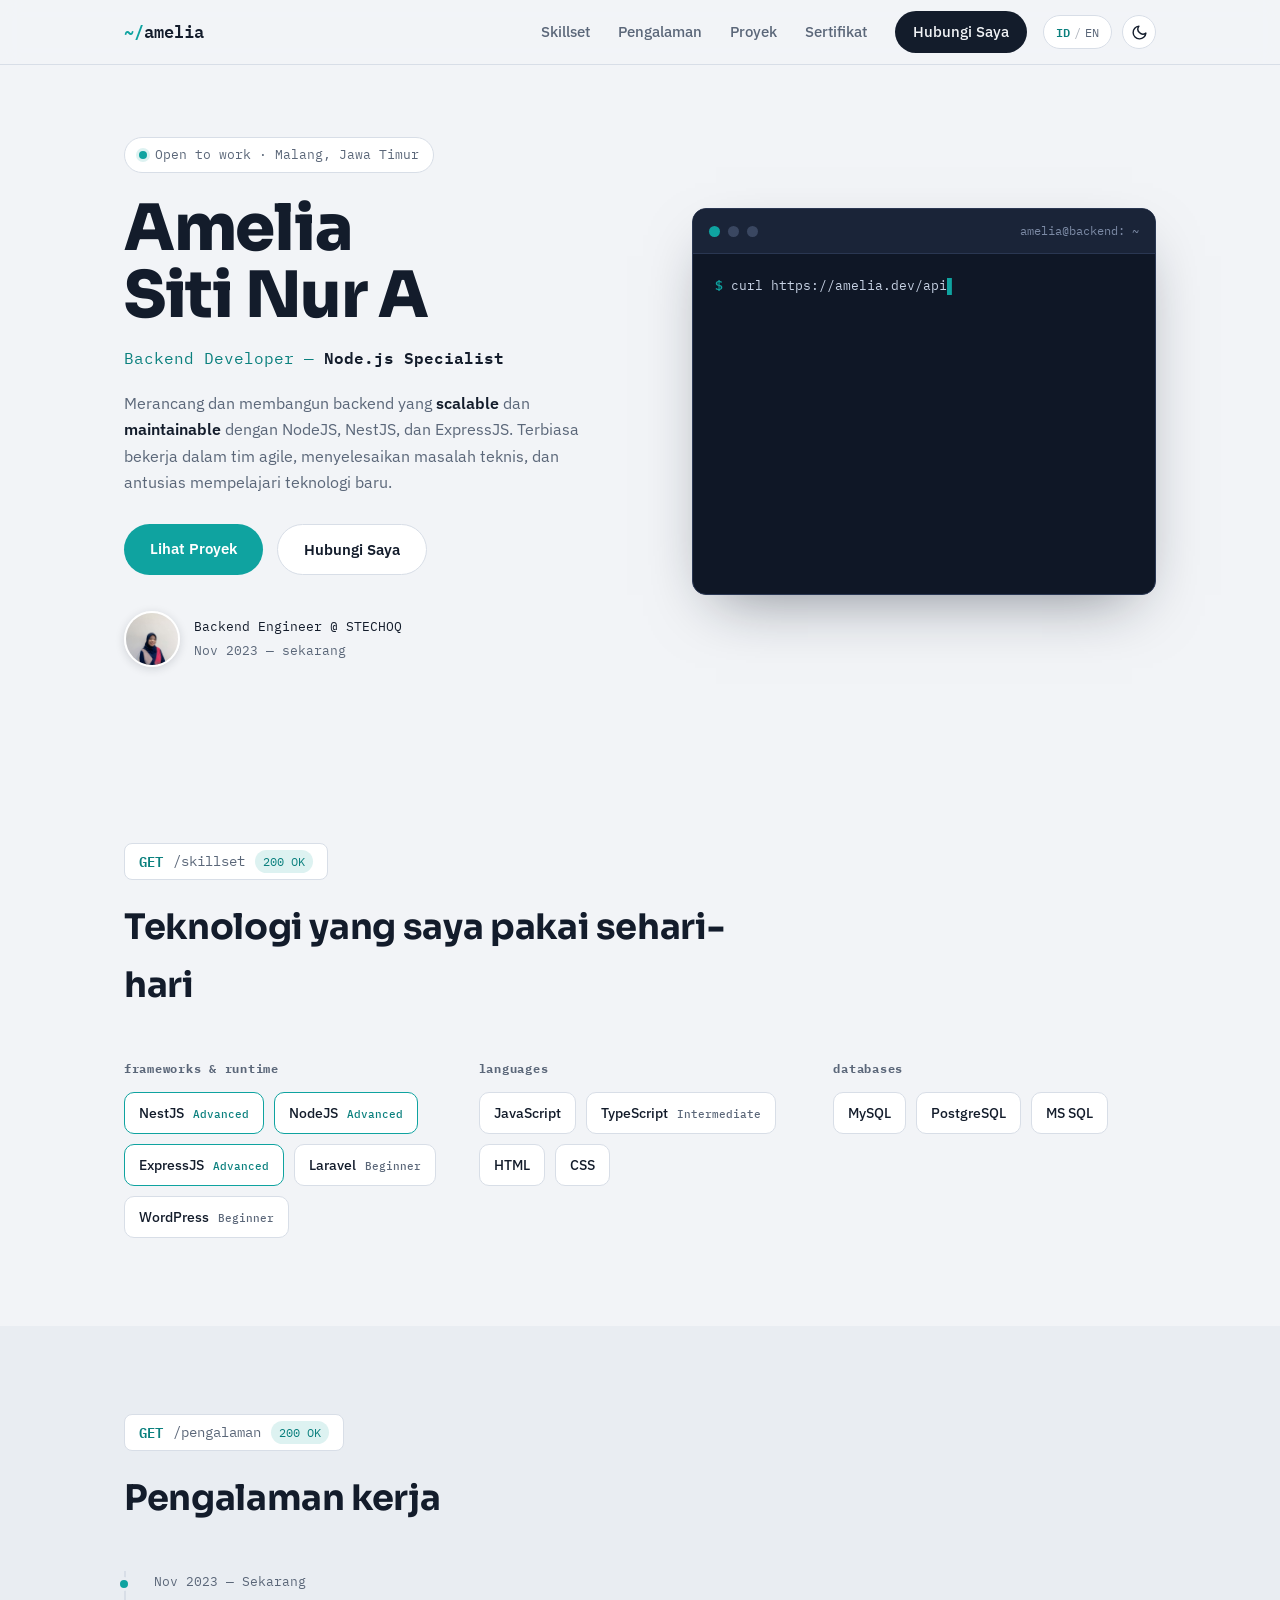
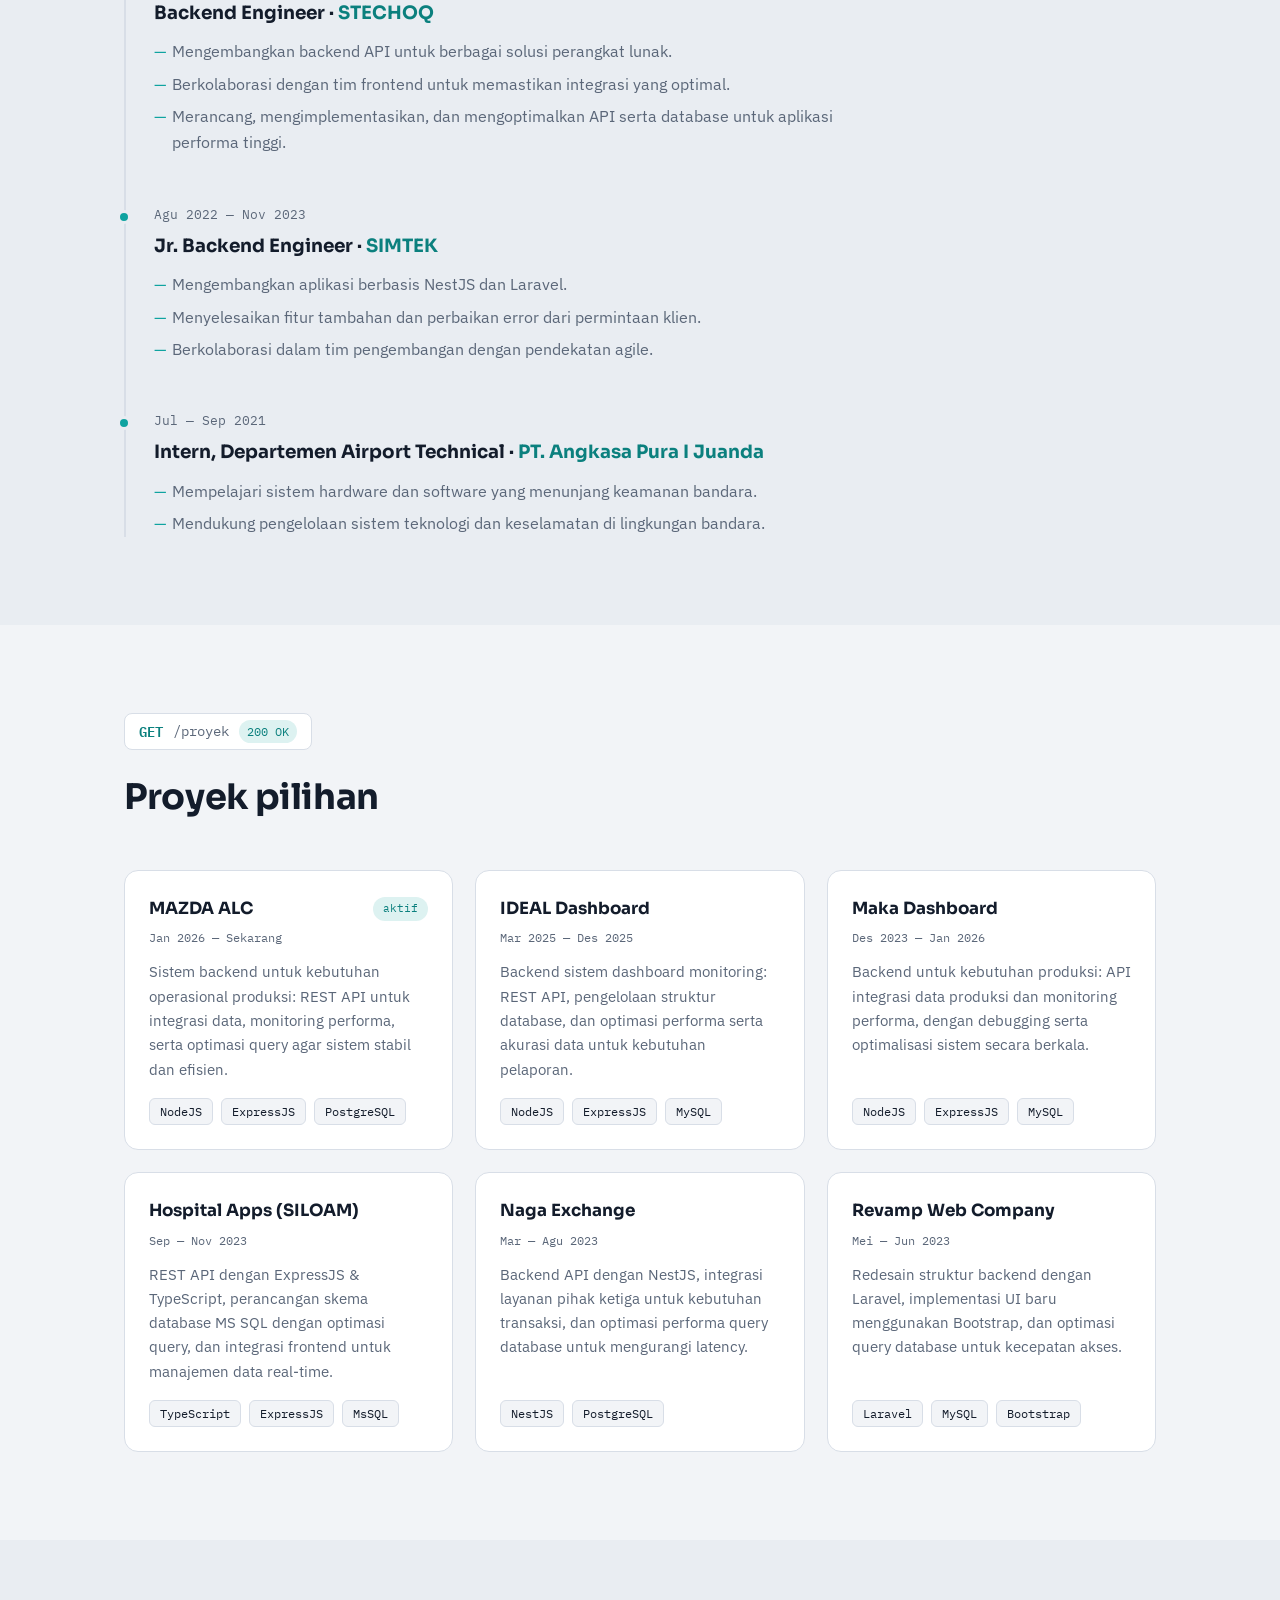
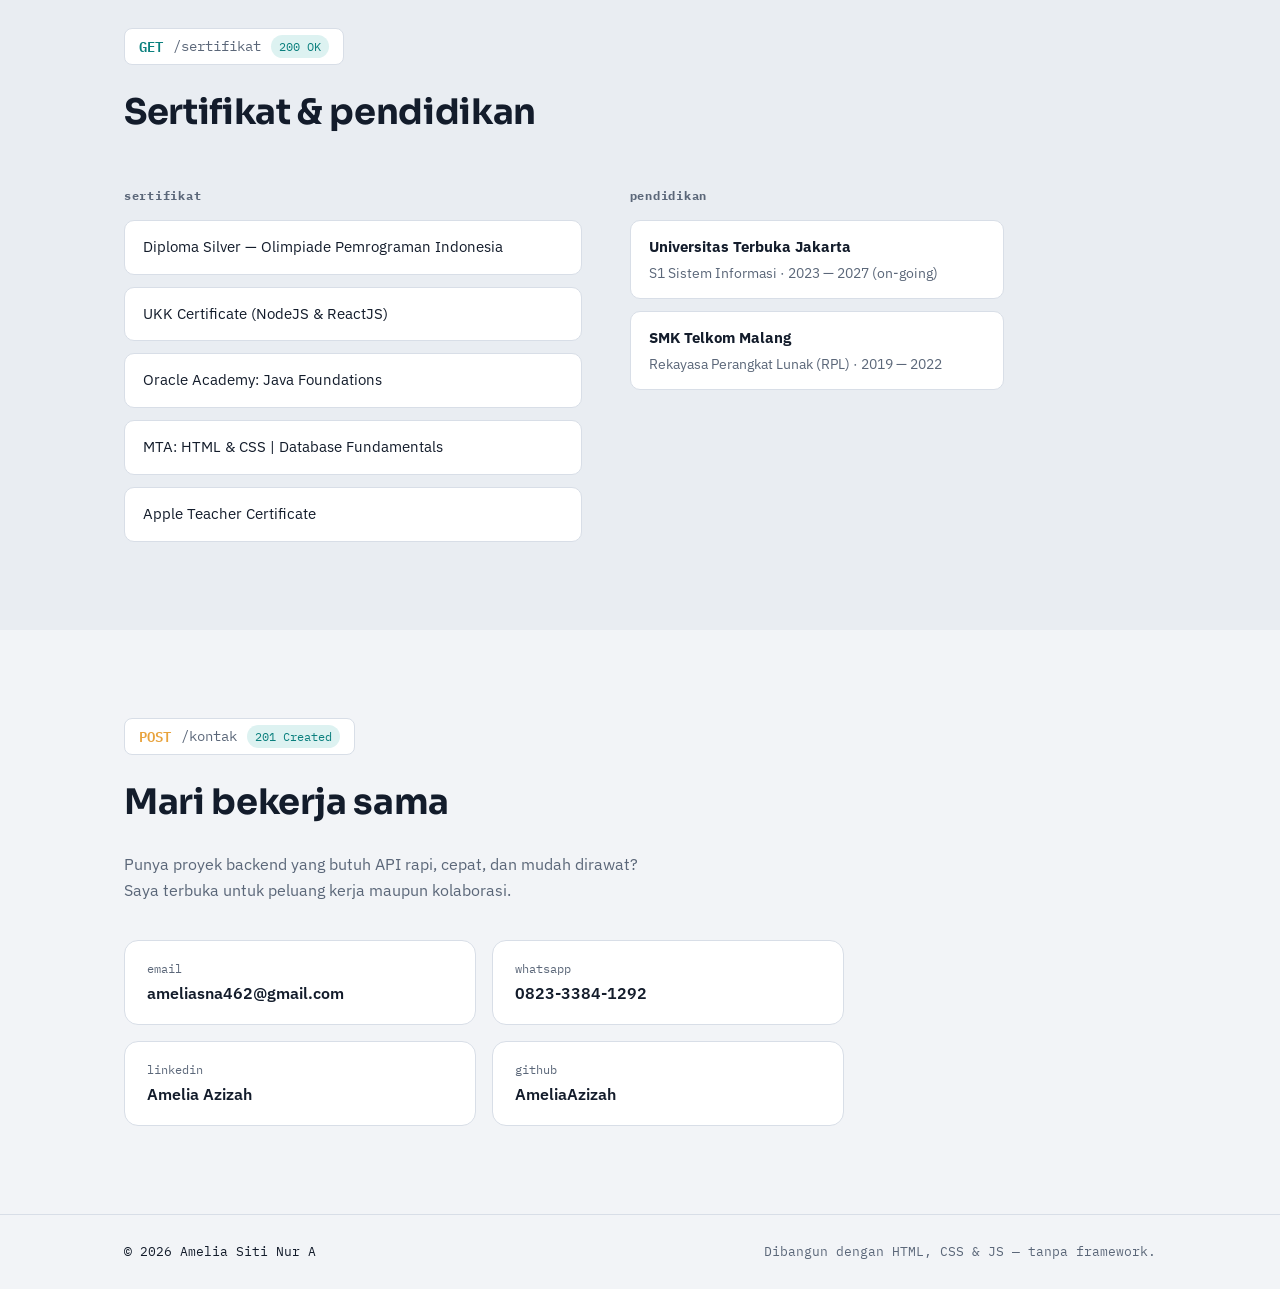
==== index.html @ 458a7e62 "Initial commit via Netlify [skip ci]" ====
<!DOCTYPE html>
<html lang="id">
<head>
  <meta charset="UTF-8" />
  <meta name="viewport" content="width=device-width, initial-scale=1.0" />
  <title>Amelia Siti Nur A — Backend Developer | Node.js Specialist</title>
  <meta name="description" content="Portfolio Amelia Siti Nur A, Backend Developer & Node.js Specialist. Berpengalaman membangun REST API dengan NestJS, ExpressJS, dan berbagai database untuk aplikasi performa tinggi." />
  <link rel="preconnect" href="https://fonts.googleapis.com" />
  <link rel="preconnect" href="https://fonts.gstatic.com" crossorigin />
  <link href="https://fonts.googleapis.com/css2?family=Sora:wght@600;700;800&family=IBM+Plex+Sans:wght@400;500;600&family=IBM+Plex+Mono:wght@400;500;600&display=swap" rel="stylesheet" />
  <link rel="stylesheet" href="style.css" />
  <script>
    // Terapkan tema sebelum halaman dirender agar tidak "flash"
    (function () {
      var saved = localStorage.getItem("theme");
      var prefersDark = window.matchMedia("(prefers-color-scheme: dark)").matches;
      var theme = saved || (prefersDark ? "dark" : "light");
      document.documentElement.setAttribute("data-theme", theme);
    })();
  </script>
</head>
<body>

  <!-- ===== NAVBAR ===== -->
  <header class="nav">
    <div class="container nav__inner">
      <a href="#" class="nav__brand"><span class="nav__prompt">~/</span>amelia</a>

      <nav class="nav__links" id="navLinks">
        <a href="#skillset">Skillset</a>
        <a href="#pengalaman" data-i18n="nav.exp">Pengalaman</a>
        <a href="#proyek" data-i18n="nav.projects">Proyek</a>
        <a href="#sertifikat" data-i18n="nav.certs">Sertifikat</a>
        <a href="#kontak" class="nav__cta" data-i18n="nav.contact">Hubungi Saya</a>
      </nav>

      <div class="nav__controls">
        <button class="lang-toggle mono" id="langToggle" aria-label="Ganti bahasa">
          <span data-lang-opt="id" class="active">ID</span><span class="lang-sep">/</span><span data-lang-opt="en">EN</span>
        </button>
        <button class="theme-toggle" id="themeToggle" aria-label="Ganti tema terang/gelap">
          <svg class="icon-sun" width="17" height="17" viewBox="0 0 24 24" fill="none" stroke="currentColor" stroke-width="2" stroke-linecap="round"><circle cx="12" cy="12" r="4"/><path d="M12 2v2M12 20v2M4.9 4.9l1.4 1.4M17.7 17.7l1.4 1.4M2 12h2M20 12h2M4.9 19.1l1.4-1.4M17.7 6.3l1.4-1.4"/></svg>
          <svg class="icon-moon" width="17" height="17" viewBox="0 0 24 24" fill="none" stroke="currentColor" stroke-width="2" stroke-linecap="round" stroke-linejoin="round"><path d="M21 12.8A9 9 0 1 1 11.2 3a7 7 0 0 0 9.8 9.8z"/></svg>
        </button>
        <button class="nav__toggle" id="navToggle" aria-label="Buka menu" aria-expanded="false">
          <span></span><span></span><span></span>
        </button>
      </div>
    </div>
  </header>

  <main>
    <!-- ===== HERO ===== -->
    <section class="hero">
      <div class="container hero__inner">
        <div class="hero__text">
          <p class="hero__status"><span class="dot"></span><span data-i18n="hero.status">Open to work · Malang, Jawa Timur</span></p>
          <h1 class="hero__title">Amelia<br />Siti Nur A</h1>
          <p class="hero__role" data-i18n="hero.role">Backend Developer — <em>Node.js Specialist</em></p>
          <p class="hero__desc" data-i18n="hero.desc">
            Merancang dan membangun backend yang <strong>scalable</strong> dan
            <strong>maintainable</strong> dengan NodeJS, NestJS, dan ExpressJS.
            Terbiasa bekerja dalam tim agile, menyelesaikan masalah teknis,
            dan antusias mempelajari teknologi baru.
          </p>
          <div class="hero__actions">
            <a href="#proyek" class="btn btn--primary" data-i18n="hero.cta1">Lihat Proyek</a>
            <a href="#kontak" class="btn btn--ghost" data-i18n="hero.cta2">Hubungi Saya</a>
          </div>
          <div class="hero__profile">
            <img src="assets/foto.jpeg" alt="Foto Amelia Siti Nur A" class="hero__photo" />
            <div class="hero__profile-meta">
              <span class="mono">Backend Engineer @ STECHOQ</span>
              <span class="mono muted" data-i18n="hero.meta">Nov 2023 — sekarang</span>
            </div>
          </div>
        </div>

        <!-- Signature: terminal API response -->
        <div class="terminal" aria-label="Contoh respons API profil">
          <div class="terminal__bar">
            <span class="terminal__dot"></span>
            <span class="terminal__dot"></span>
            <span class="terminal__dot"></span>
            <span class="terminal__title mono">amelia@backend: ~</span>
          </div>
          <pre class="terminal__body mono" id="terminalBody"><span class="t-prompt">$</span> <span id="typedCmd"></span><span class="cursor" id="cursor">▋</span><code id="jsonOut"></code></pre>
        </div>
      </div>
    </section>

    <!-- ===== SKILLSET ===== -->
    <section class="section" id="skillset">
      <div class="container">
        <p class="endpoint mono reveal"><span class="method">GET</span> /skillset <span class="status-chip">200 OK</span></p>
        <h2 class="section__title reveal" data-i18n="skills.title">Teknologi yang saya pakai sehari-hari</h2>
        <div class="skills reveal">
          <div class="skills__group">
            <h3 class="skills__label mono">frameworks &amp; runtime</h3>
            <ul class="chips">
              <li class="chip chip--adv">NestJS <small>Advanced</small></li>
              <li class="chip chip--adv">NodeJS <small>Advanced</small></li>
              <li class="chip chip--adv">ExpressJS <small>Advanced</small></li>
              <li class="chip">Laravel <small>Beginner</small></li>
              <li class="chip">WordPress <small>Beginner</small></li>
            </ul>
          </div>
          <div class="skills__group">
            <h3 class="skills__label mono">languages</h3>
            <ul class="chips">
              <li class="chip">JavaScript</li>
              <li class="chip">TypeScript <small>Intermediate</small></li>
              <li class="chip">HTML</li>
              <li class="chip">CSS</li>
            </ul>
          </div>
          <div class="skills__group">
            <h3 class="skills__label mono">databases</h3>
            <ul class="chips">
              <li class="chip">MySQL</li>
              <li class="chip">PostgreSQL</li>
              <li class="chip">MS SQL</li>
            </ul>
          </div>
        </div>
      </div>
    </section>

    <!-- ===== PENGALAMAN ===== -->
    <section class="section section--alt" id="pengalaman">
      <div class="container">
        <p class="endpoint mono reveal"><span class="method">GET</span> <span data-i18n="exp.endpoint">/pengalaman</span> <span class="status-chip">200 OK</span></p>
        <h2 class="section__title reveal" data-i18n="exp.title">Pengalaman kerja</h2>

        <div class="timeline">
          <article class="timeline__item reveal">
            <div class="timeline__marker"></div>
            <p class="timeline__date mono" data-i18n="exp.1.date">Nov 2023 — Sekarang</p>
            <h3 class="timeline__role">Backend Engineer · <span>STECHOQ</span></h3>
            <ul class="timeline__points" data-i18n="exp.1.points">
              <li>Mengembangkan backend API untuk berbagai solusi perangkat lunak.</li>
              <li>Berkolaborasi dengan tim frontend untuk memastikan integrasi yang optimal.</li>
              <li>Merancang, mengimplementasikan, dan mengoptimalkan API serta database untuk aplikasi performa tinggi.</li>
            </ul>
          </article>

          <article class="timeline__item reveal">
            <div class="timeline__marker"></div>
            <p class="timeline__date mono" data-i18n="exp.2.date">Agu 2022 — Nov 2023</p>
            <h3 class="timeline__role">Jr. Backend Engineer · <span>SIMTEK</span></h3>
            <ul class="timeline__points" data-i18n="exp.2.points">
              <li>Mengembangkan aplikasi berbasis NestJS dan Laravel.</li>
              <li>Menyelesaikan fitur tambahan dan perbaikan error dari permintaan klien.</li>
              <li>Berkolaborasi dalam tim pengembangan dengan pendekatan agile.</li>
            </ul>
          </article>

          <article class="timeline__item reveal">
            <div class="timeline__marker"></div>
            <p class="timeline__date mono">Jul — Sep 2021</p>
            <h3 class="timeline__role" data-i18n="exp.3.role">Intern, Departemen Airport Technical · <span>PT. Angkasa Pura I Juanda</span></h3>
            <ul class="timeline__points" data-i18n="exp.3.points">
              <li>Mempelajari sistem hardware dan software yang menunjang keamanan bandara.</li>
              <li>Mendukung pengelolaan sistem teknologi dan keselamatan di lingkungan bandara.</li>
            </ul>
          </article>
        </div>
      </div>
    </section>

    <!-- ===== PROYEK ===== -->
    <section class="section" id="proyek">
      <div class="container">
        <p class="endpoint mono reveal"><span class="method">GET</span> <span data-i18n="proj.endpoint">/proyek</span> <span class="status-chip">200 OK</span></p>
        <h2 class="section__title reveal" data-i18n="proj.title">Proyek pilihan</h2>

        <div class="projects">
          <article class="card reveal">
            <div class="card__head">
              <h3>MAZDA ALC</h3>
              <span class="badge badge--live mono" data-i18n="proj.badge">aktif</span>
            </div>
            <p class="card__date mono" data-i18n="proj.1.date">Jan 2026 — Sekarang</p>
            <p class="card__desc" data-i18n="proj.1.desc">Sistem backend untuk kebutuhan operasional produksi: REST API untuk integrasi data, monitoring performa, serta optimasi query agar sistem stabil dan efisien.</p>
            <ul class="tags mono"><li>NodeJS</li><li>ExpressJS</li><li>PostgreSQL</li></ul>
          </article>

          <article class="card reveal">
            <div class="card__head">
              <h3>IDEAL Dashboard</h3>
            </div>
            <p class="card__date mono" data-i18n="proj.2.date">Mar 2025 — Des 2025</p>
            <p class="card__desc" data-i18n="proj.2.desc">Backend sistem dashboard monitoring: REST API, pengelolaan struktur database, dan optimasi performa serta akurasi data untuk kebutuhan pelaporan.</p>
            <ul class="tags mono"><li>NodeJS</li><li>ExpressJS</li><li>MySQL</li></ul>
          </article>

          <article class="card reveal">
            <div class="card__head">
              <h3>Maka Dashboard</h3>
            </div>
            <p class="card__date mono" data-i18n="proj.3.date">Des 2023 — Jan 2026</p>
            <p class="card__desc" data-i18n="proj.3.desc">Backend untuk kebutuhan produksi: API integrasi data produksi dan monitoring performa, dengan debugging serta optimalisasi sistem secara berkala.</p>
            <ul class="tags mono"><li>NodeJS</li><li>ExpressJS</li><li>MySQL</li></ul>
          </article>

          <article class="card reveal">
            <div class="card__head">
              <h3>Hospital Apps (SILOAM)</h3>
            </div>
            <p class="card__date mono">Sep — Nov 2023</p>
            <p class="card__desc" data-i18n="proj.4.desc">REST API dengan ExpressJS &amp; TypeScript, perancangan skema database MS SQL dengan optimasi query, dan integrasi frontend untuk manajemen data real-time.</p>
            <ul class="tags mono"><li>TypeScript</li><li>ExpressJS</li><li>MsSQL</li></ul>
          </article>

          <article class="card reveal">
            <div class="card__head">
              <h3>Naga Exchange</h3>
            </div>
            <p class="card__date mono" data-i18n="proj.5.date">Mar — Agu 2023</p>
            <p class="card__desc" data-i18n="proj.5.desc">Backend API dengan NestJS, integrasi layanan pihak ketiga untuk kebutuhan transaksi, dan optimasi performa query database untuk mengurangi latency.</p>
            <ul class="tags mono"><li>NestJS</li><li>PostgreSQL</li></ul>
          </article>

          <article class="card reveal">
            <div class="card__head">
              <h3>Revamp Web Company</h3>
            </div>
            <p class="card__date mono" data-i18n="proj.6.date">Mei — Jun 2023</p>
            <p class="card__desc" data-i18n="proj.6.desc">Redesain struktur backend dengan Laravel, implementasi UI baru menggunakan Bootstrap, dan optimasi query database untuk kecepatan akses.</p>
            <ul class="tags mono"><li>Laravel</li><li>MySQL</li><li>Bootstrap</li></ul>
          </article>
        </div>
      </div>
    </section>

    <!-- ===== SERTIFIKAT & PENDIDIKAN ===== -->
    <section class="section section--alt" id="sertifikat">
      <div class="container">
        <p class="endpoint mono reveal"><span class="method">GET</span> <span data-i18n="cred.endpoint">/sertifikat</span> <span class="status-chip">200 OK</span></p>
        <h2 class="section__title reveal" data-i18n="cred.title">Sertifikat &amp; pendidikan</h2>

        <div class="creds">
          <div class="creds__col reveal">
            <h3 class="skills__label mono" data-i18n="cred.label1">sertifikat</h3>
            <ul class="creds__list">
              <li>Diploma Silver — Olimpiade Pemrograman Indonesia</li>
              <li>UKK Certificate (NodeJS &amp; ReactJS)</li>
              <li>Oracle Academy: Java Foundations</li>
              <li>MTA: HTML &amp; CSS | Database Fundamentals</li>
              <li>Apple Teacher Certificate</li>
            </ul>
          </div>
          <div class="creds__col reveal">
            <h3 class="skills__label mono" data-i18n="cred.label2">pendidikan</h3>
            <ul class="creds__list creds__list--edu">
              <li>
                <strong>Universitas Terbuka Jakarta</strong>
                <span data-i18n="cred.edu1">S1 Sistem Informasi · 2023 — 2027 (on-going)</span>
              </li>
              <li>
                <strong>SMK Telkom Malang</strong>
                <span data-i18n="cred.edu2">Rekayasa Perangkat Lunak (RPL) · 2019 — 2022</span>
              </li>
            </ul>
          </div>
        </div>
      </div>
    </section>

    <!-- ===== KONTAK ===== -->
    <section class="section contact" id="kontak">
      <div class="container">
        <p class="endpoint mono reveal"><span class="method method--post">POST</span> <span data-i18n="contact.endpoint">/kontak</span> <span class="status-chip">201 Created</span></p>
        <h2 class="section__title reveal" data-i18n="contact.title">Mari bekerja sama</h2>
        <p class="contact__lead reveal" data-i18n="contact.lead">Punya proyek backend yang butuh API rapi, cepat, dan mudah dirawat? Saya terbuka untuk peluang kerja maupun kolaborasi.</p>
        <div class="contact__links reveal">
          <a class="contact__item" href="mailto:ameliasna462@gmail.com">
            <span class="mono muted">email</span>
            <span>ameliasna462@gmail.com</span>
          </a>
          <a class="contact__item" href="https://wa.me/6282333841292" target="_blank" rel="noopener">
            <span class="mono muted">whatsapp</span>
            <span>0823-3384-1292</span>
          </a>
          <a class="contact__item" href="https://www.linkedin.com/in/amelia-azizah" target="_blank" rel="noopener">
            <span class="mono muted">linkedin</span>
            <span>Amelia Azizah</span>
          </a>
          <a class="contact__item" href="https://github.com/AmeliaAzizah" target="_blank" rel="noopener">
            <span class="mono muted">github</span>
            <span>AmeliaAzizah</span>
          </a>
        </div>
      </div>
    </section>
  </main>

  <footer class="footer">
    <div class="container footer__inner">
      <span class="mono">© <span id="year"></span> Amelia Siti Nur A</span>
      <span class="mono muted" data-i18n="footer.note">Dibangun dengan HTML, CSS &amp; JS — tanpa framework.</span>
    </div>
  </footer>

  <script src="script.js"></script>
</body>
</html>
---- style.css ----
/* ============================================
   Portfolio — Amelia Siti Nur A
   Tema light (default) & dark via [data-theme]
   ============================================ */

:root {
  --bg: #F2F4F7;
  --bg-alt: #E9EDF2;
  --ink: #131C2B;
  --muted: #5B6779;
  --line: #D8DEE7;
  --surface: #FFFFFF;
  --nav-bg: rgba(242, 244, 247, 0.88);
  --panel: #0F1726;
  --panel-2: #1A2438;
  --panel-line: #2A3752;
  --teal: #0FA3A0;
  --teal-strong: #0B807E;   /* teks aksen di atas background */
  --teal-soft: #DDF2F1;
  --amber: #E8A33D;
  --shadow-card: 0 16px 36px -20px rgba(19, 28, 43, 0.25);
  --shadow-terminal: 0 24px 60px -24px rgba(15, 23, 38, 0.5);

  --font-display: "Sora", sans-serif;
  --font-body: "IBM Plex Sans", sans-serif;
  --font-mono: "IBM Plex Mono", monospace;

  --radius: 14px;
  --container: 1080px;
}

[data-theme="dark"] {
  --bg: #0D141F;
  --bg-alt: #111A29;
  --ink: #E7ECF5;
  --muted: #97A3B8;
  --line: #263349;
  --surface: #172236;
  --nav-bg: rgba(13, 20, 31, 0.88);
  --panel: #0A101B;
  --panel-2: #131D30;
  --panel-line: #2A3752;
  --teal: #17B3B0;
  --teal-strong: #4ED4D0;
  --teal-soft: rgba(23, 179, 176, 0.16);
  --amber: #EBAE52;
  --shadow-card: 0 16px 36px -20px rgba(0, 0, 0, 0.6);
  --shadow-terminal: 0 24px 60px -24px rgba(0, 0, 0, 0.8);
}

* { margin: 0; padding: 0; box-sizing: border-box; }

html { scroll-behavior: smooth; }

body {
  font-family: var(--font-body);
  background: var(--bg);
  color: var(--ink);
  line-height: 1.65;
  -webkit-font-smoothing: antialiased;
  transition: background 0.3s ease, color 0.3s ease;
}

.container {
  max-width: var(--container);
  margin: 0 auto;
  padding: 0 24px;
}

.mono { font-family: var(--font-mono); }
.muted { color: var(--muted); }

img { max-width: 100%; display: block; }
a { color: inherit; text-decoration: none; }
ul { list-style: none; }

/* ===== Navbar ===== */
.nav {
  position: sticky;
  top: 0;
  z-index: 50;
  background: var(--nav-bg);
  backdrop-filter: blur(10px);
  border-bottom: 1px solid var(--line);
}

.nav__inner {
  display: flex;
  align-items: center;
  justify-content: space-between;
  gap: 16px;
  height: 64px;
}

.nav__brand {
  font-family: var(--font-mono);
  font-weight: 600;
  font-size: 1.05rem;
}

.nav__prompt { color: var(--teal); }

.nav__links {
  display: flex;
  align-items: center;
  gap: 28px;
  font-size: 0.95rem;
  font-weight: 500;
  margin-left: auto;
}

.nav__links a:not(.nav__cta) {
  color: var(--muted);
  transition: color 0.2s ease;
}

.nav__links a:not(.nav__cta):hover { color: var(--ink); }

.nav__cta {
  background: var(--ink);
  color: var(--bg);
  padding: 8px 18px;
  border-radius: 999px;
  transition: background 0.2s ease;
}

.nav__cta:hover { background: var(--teal-strong); }

/* Kontrol bahasa & tema */
.nav__controls {
  display: flex;
  align-items: center;
  gap: 10px;
}

.lang-toggle {
  display: inline-flex;
  align-items: center;
  gap: 4px;
  background: var(--surface);
  border: 1px solid var(--line);
  border-radius: 999px;
  padding: 6px 12px;
  font-size: 0.78rem;
  cursor: pointer;
  color: var(--muted);
  transition: border-color 0.2s ease;
}

.lang-toggle:hover { border-color: var(--teal); }

.lang-toggle .active {
  color: var(--teal-strong);
  font-weight: 600;
}

.lang-sep { opacity: 0.5; }

.theme-toggle {
  display: inline-flex;
  align-items: center;
  justify-content: center;
  width: 34px;
  height: 34px;
  background: var(--surface);
  border: 1px solid var(--line);
  border-radius: 50%;
  cursor: pointer;
  color: var(--ink);
  transition: border-color 0.2s ease, transform 0.2s ease;
}

.theme-toggle:hover { border-color: var(--teal); transform: rotate(15deg); }

/* icon: tampilkan bulan saat light (menuju dark), matahari saat dark */
.icon-sun { display: none; }
.icon-moon { display: block; }
[data-theme="dark"] .icon-sun { display: block; }
[data-theme="dark"] .icon-moon { display: none; }

.nav__toggle {
  display: none;
  flex-direction: column;
  gap: 5px;
  background: none;
  border: 0;
  cursor: pointer;
  padding: 8px;
}

.nav__toggle span {
  width: 22px;
  height: 2px;
  background: var(--ink);
  border-radius: 2px;
  transition: transform 0.25s ease, opacity 0.25s ease;
}

.nav__toggle.open span:nth-child(1) { transform: translateY(7px) rotate(45deg); }
.nav__toggle.open span:nth-child(2) { opacity: 0; }
.nav__toggle.open span:nth-child(3) { transform: translateY(-7px) rotate(-45deg); }

/* ===== Hero ===== */
.hero { padding: 72px 0 88px; }

.hero__inner {
  display: grid;
  grid-template-columns: 1.05fr 0.95fr;
  gap: 56px;
  align-items: center;
}

.hero__status {
  display: inline-flex;
  align-items: center;
  gap: 8px;
  font-family: var(--font-mono);
  font-size: 0.82rem;
  color: var(--muted);
  background: var(--surface);
  border: 1px solid var(--line);
  padding: 6px 14px;
  border-radius: 999px;
  margin-bottom: 22px;
}

.dot {
  width: 8px;
  height: 8px;
  border-radius: 50%;
  background: var(--teal);
  box-shadow: 0 0 0 3px var(--teal-soft);
}

.hero__title {
  font-family: var(--font-display);
  font-weight: 800;
  font-size: clamp(2.6rem, 5.5vw, 4rem);
  line-height: 1.05;
  letter-spacing: -0.02em;
}

.hero__role {
  font-family: var(--font-mono);
  font-size: 1.02rem;
  color: var(--teal-strong);
  margin: 16px 0 18px;
}

.hero__role em { font-style: normal; color: var(--ink); font-weight: 600; }

.hero__desc {
  color: var(--muted);
  max-width: 46ch;
  margin-bottom: 28px;
}

.hero__desc strong { color: var(--ink); font-weight: 600; }

.hero__actions { display: flex; gap: 14px; flex-wrap: wrap; }

.btn {
  display: inline-block;
  padding: 12px 26px;
  border-radius: 999px;
  font-weight: 600;
  font-size: 0.95rem;
  transition: transform 0.15s ease, background 0.2s ease, border-color 0.2s ease;
}

.btn:active { transform: scale(0.97); }

.btn--primary { background: var(--teal); color: #FFFFFF; }
.btn--primary:hover { background: var(--teal-strong); }
[data-theme="dark"] .btn--primary { color: #0A101B; }
[data-theme="dark"] .btn--primary:hover { background: var(--teal-strong); }

.btn--ghost { border: 1.5px solid var(--line); background: var(--surface); }
.btn--ghost:hover { border-color: var(--ink); }

.hero__profile {
  display: flex;
  align-items: center;
  gap: 14px;
  margin-top: 36px;
}

.hero__photo {
  width: 56px;
  height: 56px;
  object-fit: cover;
  object-position: 50% 85%;
  border-radius: 50%;
  border: 2px solid var(--surface);
  box-shadow: 0 2px 10px rgba(19, 28, 43, 0.15);
}

.hero__profile-meta {
  display: flex;
  flex-direction: column;
  font-size: 0.8rem;
  gap: 2px;
}

/* ===== Terminal (elemen tanda tangan) ===== */
.terminal {
  background: var(--panel);
  border-radius: var(--radius);
  border: 1px solid var(--panel-line);
  box-shadow: var(--shadow-terminal);
  overflow: hidden;
}

.terminal__bar {
  display: flex;
  align-items: center;
  gap: 8px;
  padding: 12px 16px;
  background: var(--panel-2);
  border-bottom: 1px solid var(--panel-line);
}

.terminal__dot {
  width: 11px;
  height: 11px;
  border-radius: 50%;
  background: #3A4761;
}

.terminal__dot:first-child { background: var(--teal); }

.terminal__title {
  margin-left: auto;
  font-size: 0.75rem;
  color: #7C8AA5;
}

.terminal__body {
  padding: 20px 22px 26px;
  font-size: 0.83rem;
  line-height: 1.7;
  color: #C7D2E4;
  white-space: pre-wrap;
  word-break: break-word;
  min-height: 340px;
}

.t-prompt { color: var(--teal); font-weight: 600; }

.cursor {
  color: var(--teal);
  animation: blink 1s step-end infinite;
}

@keyframes blink { 50% { opacity: 0; } }

/* warna token JSON (dipakai dari JS) */
.j-key { color: #8FB8FF; }
.j-str { color: var(--amber); }
.j-brace { color: #7C8AA5; }
.j-ok { color: #5AD8A6; }

/* ===== Sections ===== */
.section { padding: 88px 0; }

.section--alt { background: var(--bg-alt); }

.endpoint {
  display: inline-flex;
  align-items: center;
  gap: 10px;
  font-size: 0.85rem;
  color: var(--muted);
  background: var(--surface);
  border: 1px solid var(--line);
  padding: 6px 14px;
  border-radius: 8px;
  margin-bottom: 18px;
}

.method {
  color: var(--teal-strong);
  font-weight: 600;
}

.method--post { color: var(--amber); }

.status-chip {
  font-size: 0.72rem;
  color: var(--teal-strong);
  background: var(--teal-soft);
  padding: 2px 8px;
  border-radius: 999px;
}

.section__title {
  font-family: var(--font-display);
  font-weight: 700;
  font-size: clamp(1.6rem, 3.2vw, 2.2rem);
  letter-spacing: -0.01em;
  margin-bottom: 44px;
  max-width: 24ch;
}

/* ===== Skillset ===== */
.skills {
  display: grid;
  grid-template-columns: repeat(3, 1fr);
  gap: 32px;
}

.skills__label {
  font-size: 0.78rem;
  text-transform: lowercase;
  letter-spacing: 0.06em;
  color: var(--muted);
  margin-bottom: 14px;
}

.chips { display: flex; flex-wrap: wrap; gap: 10px; }

.chip {
  background: var(--surface);
  border: 1px solid var(--line);
  border-radius: 10px;
  padding: 8px 14px;
  font-size: 0.9rem;
  font-weight: 500;
}

.chip small {
  color: var(--muted);
  font-family: var(--font-mono);
  font-size: 0.68rem;
  margin-left: 6px;
}

.chip--adv { border-color: var(--teal); }
.chip--adv small { color: var(--teal-strong); }

/* ===== Timeline ===== */
.timeline {
  position: relative;
  padding-left: 28px;
  border-left: 2px solid var(--line);
  display: flex;
  flex-direction: column;
  gap: 48px;
  max-width: 720px;
}

.timeline__item { position: relative; }

.timeline__marker {
  position: absolute;
  left: -37px;
  top: 6px;
  width: 14px;
  height: 14px;
  border-radius: 50%;
  background: var(--teal);
  border: 3px solid var(--bg-alt);
}

.timeline__date {
  font-size: 0.8rem;
  color: var(--muted);
  margin-bottom: 6px;
}

.timeline__role {
  font-family: var(--font-display);
  font-size: 1.15rem;
  font-weight: 700;
  margin-bottom: 10px;
}

.timeline__role span { color: var(--teal-strong); }

.timeline__points {
  list-style: none;
  color: var(--muted);
  display: flex;
  flex-direction: column;
  gap: 6px;
}

.timeline__points li { padding-left: 18px; position: relative; }

.timeline__points li::before {
  content: "—";
  position: absolute;
  left: 0;
  color: var(--teal);
}

/* ===== Projects ===== */
.projects {
  display: grid;
  grid-template-columns: repeat(3, 1fr);
  gap: 22px;
}

.card {
  background: var(--surface);
  border: 1px solid var(--line);
  border-radius: var(--radius);
  padding: 24px;
  display: flex;
  flex-direction: column;
  transition: transform 0.2s ease, box-shadow 0.2s ease, border-color 0.2s ease;
}

.card:hover {
  transform: translateY(-4px);
  border-color: var(--teal);
  box-shadow: var(--shadow-card);
}

.card__head {
  display: flex;
  align-items: center;
  justify-content: space-between;
  gap: 10px;
}

.card__head h3 {
  font-family: var(--font-display);
  font-size: 1.05rem;
  font-weight: 700;
}

.badge {
  font-size: 0.68rem;
  padding: 3px 10px;
  border-radius: 999px;
}

.badge--live {
  background: var(--teal-soft);
  color: var(--teal-strong);
}

.card__date {
  font-size: 0.76rem;
  color: var(--muted);
  margin: 6px 0 12px;
}

.card__desc {
  font-size: 0.92rem;
  color: var(--muted);
  flex: 1;
}

.tags {
  display: flex;
  flex-wrap: wrap;
  gap: 8px;
  margin-top: 16px;
}

.tags li {
  font-size: 0.72rem;
  color: var(--ink);
  background: var(--bg);
  border: 1px solid var(--line);
  padding: 3px 10px;
  border-radius: 6px;
}

/* ===== Sertifikat & pendidikan ===== */
.creds {
  display: grid;
  grid-template-columns: 1.1fr 0.9fr;
  gap: 48px;
  max-width: 880px;
}

.creds__list {
  display: flex;
  flex-direction: column;
  gap: 12px;
  color: var(--ink);
}

.creds__list li {
  background: var(--surface);
  border: 1px solid var(--line);
  border-radius: 10px;
  padding: 14px 18px;
  font-size: 0.94rem;
}

.creds__list--edu li {
  display: flex;
  flex-direction: column;
  gap: 2px;
}

.creds__list--edu span {
  color: var(--muted);
  font-size: 0.85rem;
}

/* ===== Kontak ===== */
.contact__lead {
  color: var(--muted);
  max-width: 52ch;
  margin: -24px 0 36px;
}

.contact__links {
  display: grid;
  grid-template-columns: repeat(2, 1fr);
  gap: 16px;
  max-width: 720px;
}

.contact__item {
  display: flex;
  flex-direction: column;
  gap: 2px;
  background: var(--surface);
  border: 1px solid var(--line);
  border-radius: var(--radius);
  padding: 18px 22px;
  font-weight: 600;
  transition: border-color 0.2s ease, transform 0.2s ease;
}

.contact__item:hover {
  border-color: var(--teal);
  transform: translateY(-2px);
}

.contact__item .muted { font-size: 0.72rem; font-weight: 400; }

/* ===== Footer ===== */
.footer {
  border-top: 1px solid var(--line);
  padding: 26px 0;
}

.footer__inner {
  display: flex;
  align-items: center;
  justify-content: space-between;
  gap: 12px;
  flex-wrap: wrap;
  font-size: 0.8rem;
}

/* ===== Reveal animation ===== */
.reveal {
  opacity: 0;
  transform: translateY(18px);
  transition: opacity 0.6s ease, transform 0.6s ease;
}

.reveal.visible {
  opacity: 1;
  transform: translateY(0);
}

/* ===== Aksesibilitas ===== */
:focus-visible {
  outline: 2px solid var(--teal);
  outline-offset: 3px;
  border-radius: 4px;
}

@media (prefers-reduced-motion: reduce) {
  html { scroll-behavior: auto; }
  .reveal { opacity: 1; transform: none; transition: none; }
  .cursor { animation: none; }
  * { transition: none !important; }
}

/* ===== Responsive ===== */
@media (max-width: 960px) {
  .hero__inner { grid-template-columns: 1fr; gap: 44px; }
  .terminal__body { min-height: 300px; }
  .skills { grid-template-columns: 1fr 1fr; }
  .projects { grid-template-columns: 1fr 1fr; }
  .creds { grid-template-columns: 1fr; gap: 36px; }
}

@media (max-width: 720px) {
  .nav__toggle { display: flex; }

  .nav__links {
    position: absolute;
    top: 64px;
    left: 0;
    right: 0;
    flex-direction: column;
    align-items: flex-start;
    gap: 4px;
    background: var(--bg);
    border-bottom: 1px solid var(--line);
    padding: 12px 24px 20px;
    display: none;
  }

  .nav__links.open { display: flex; }

  .nav__links a { padding: 10px 0; width: 100%; }
  .nav__cta { text-align: center; margin-top: 6px; }

  .hero { padding: 48px 0 64px; }
  .section { padding: 64px 0; }
  .skills { grid-template-columns: 1fr; }
  .projects { grid-template-columns: 1fr; }
  .contact__links { grid-template-columns: 1fr; }
  .terminal__body { font-size: 0.76rem; min-height: 320px; }
}
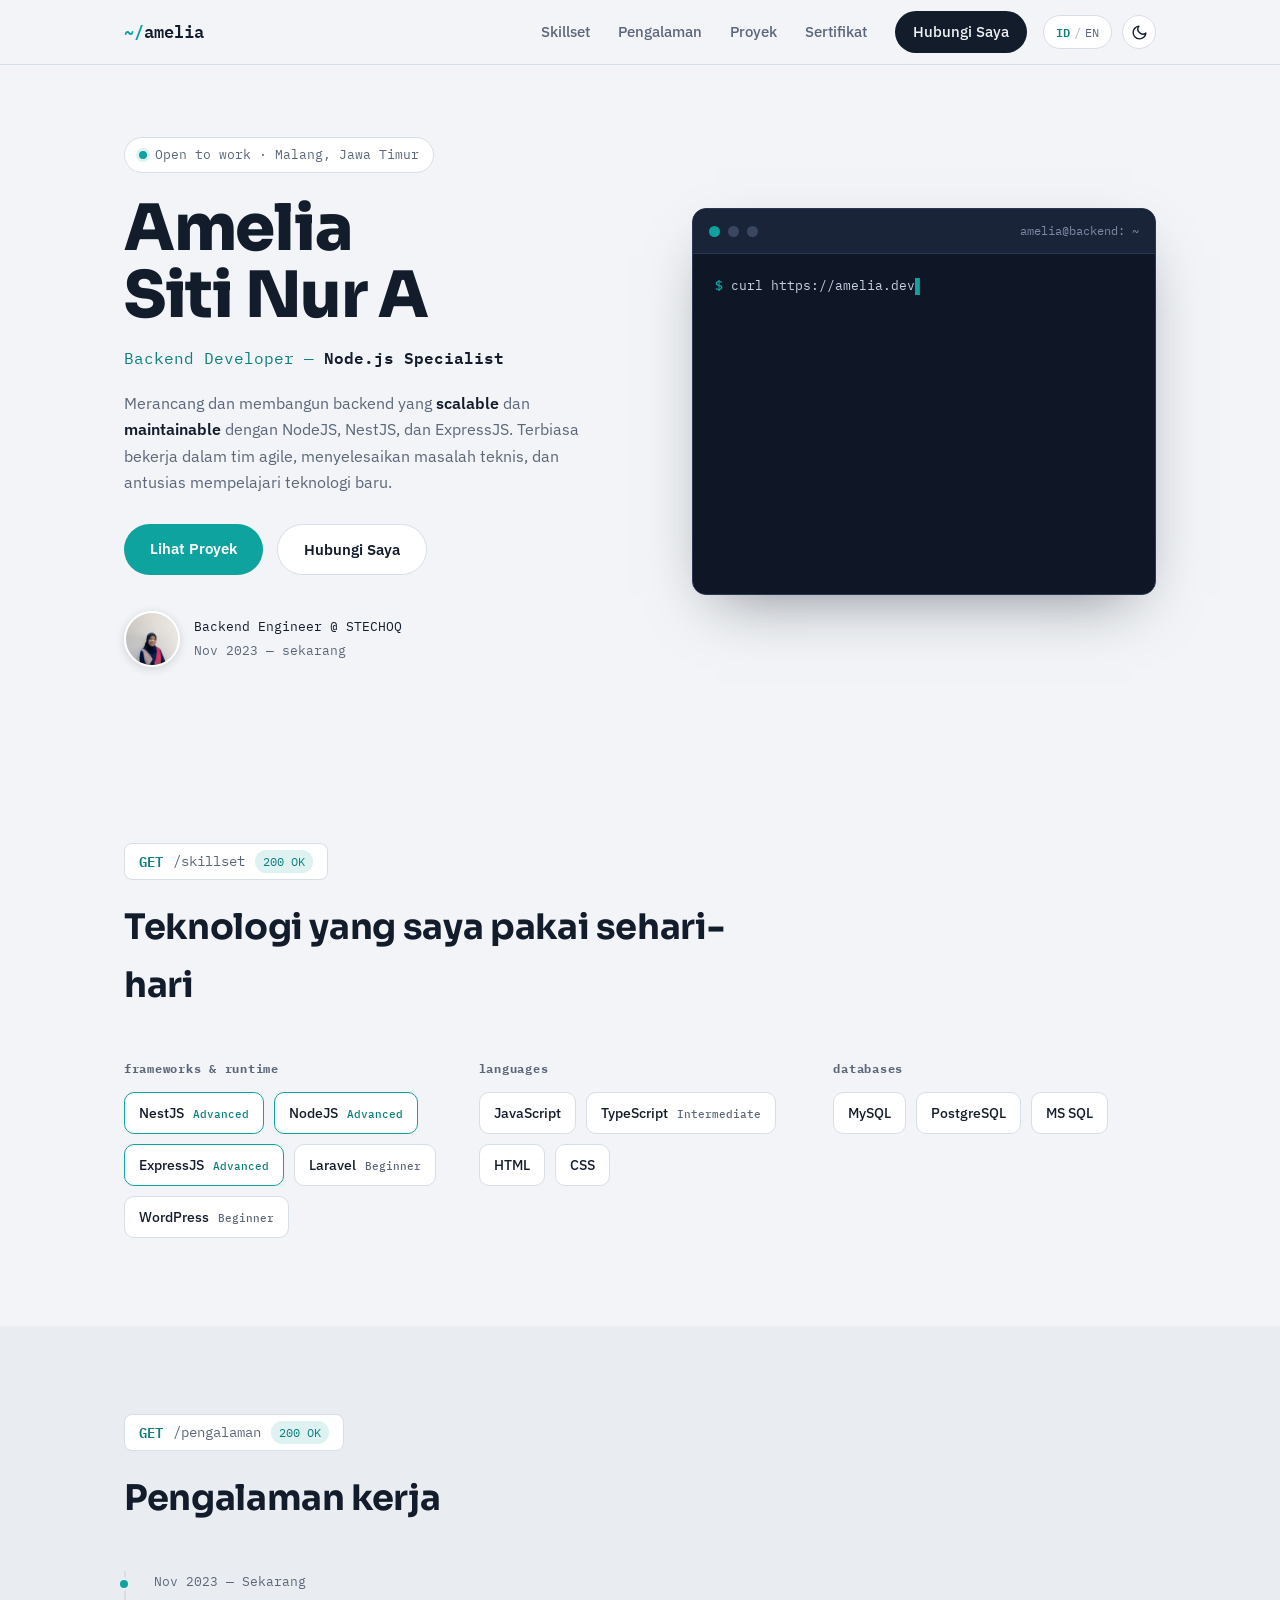
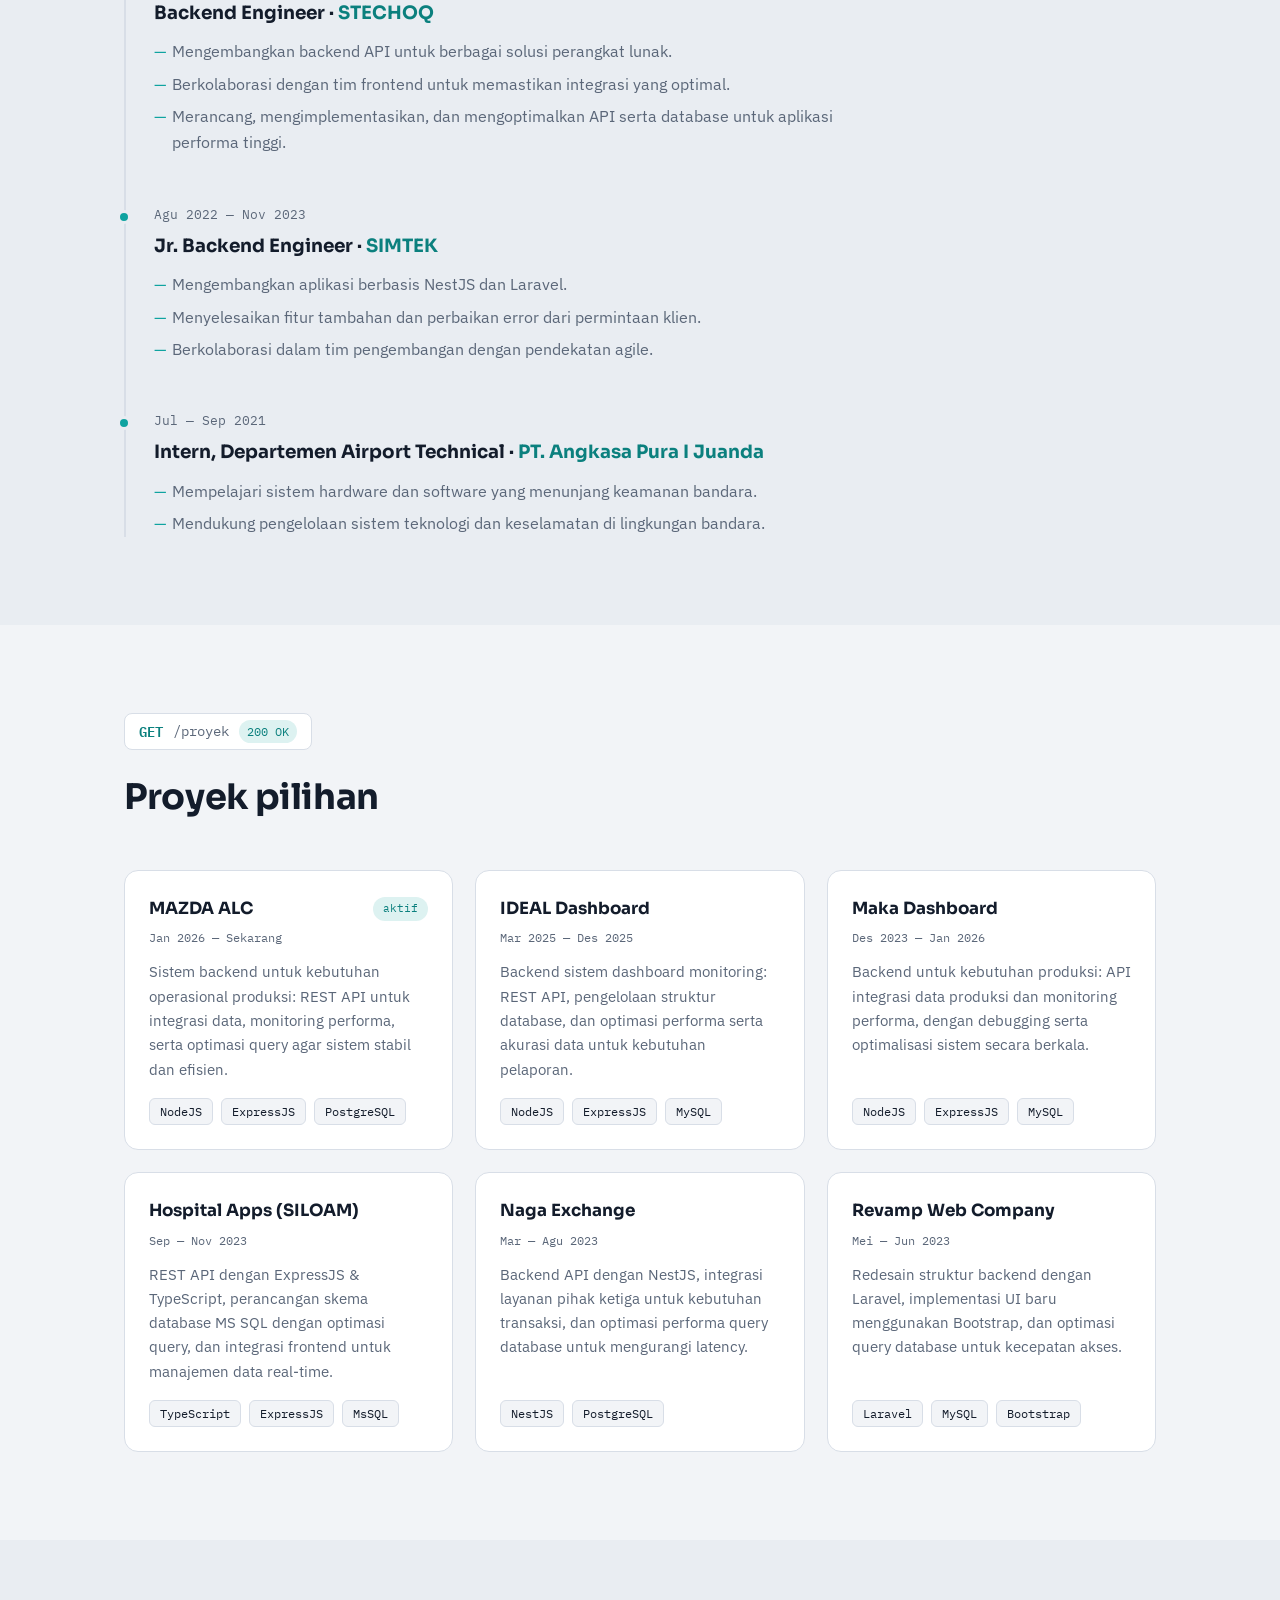
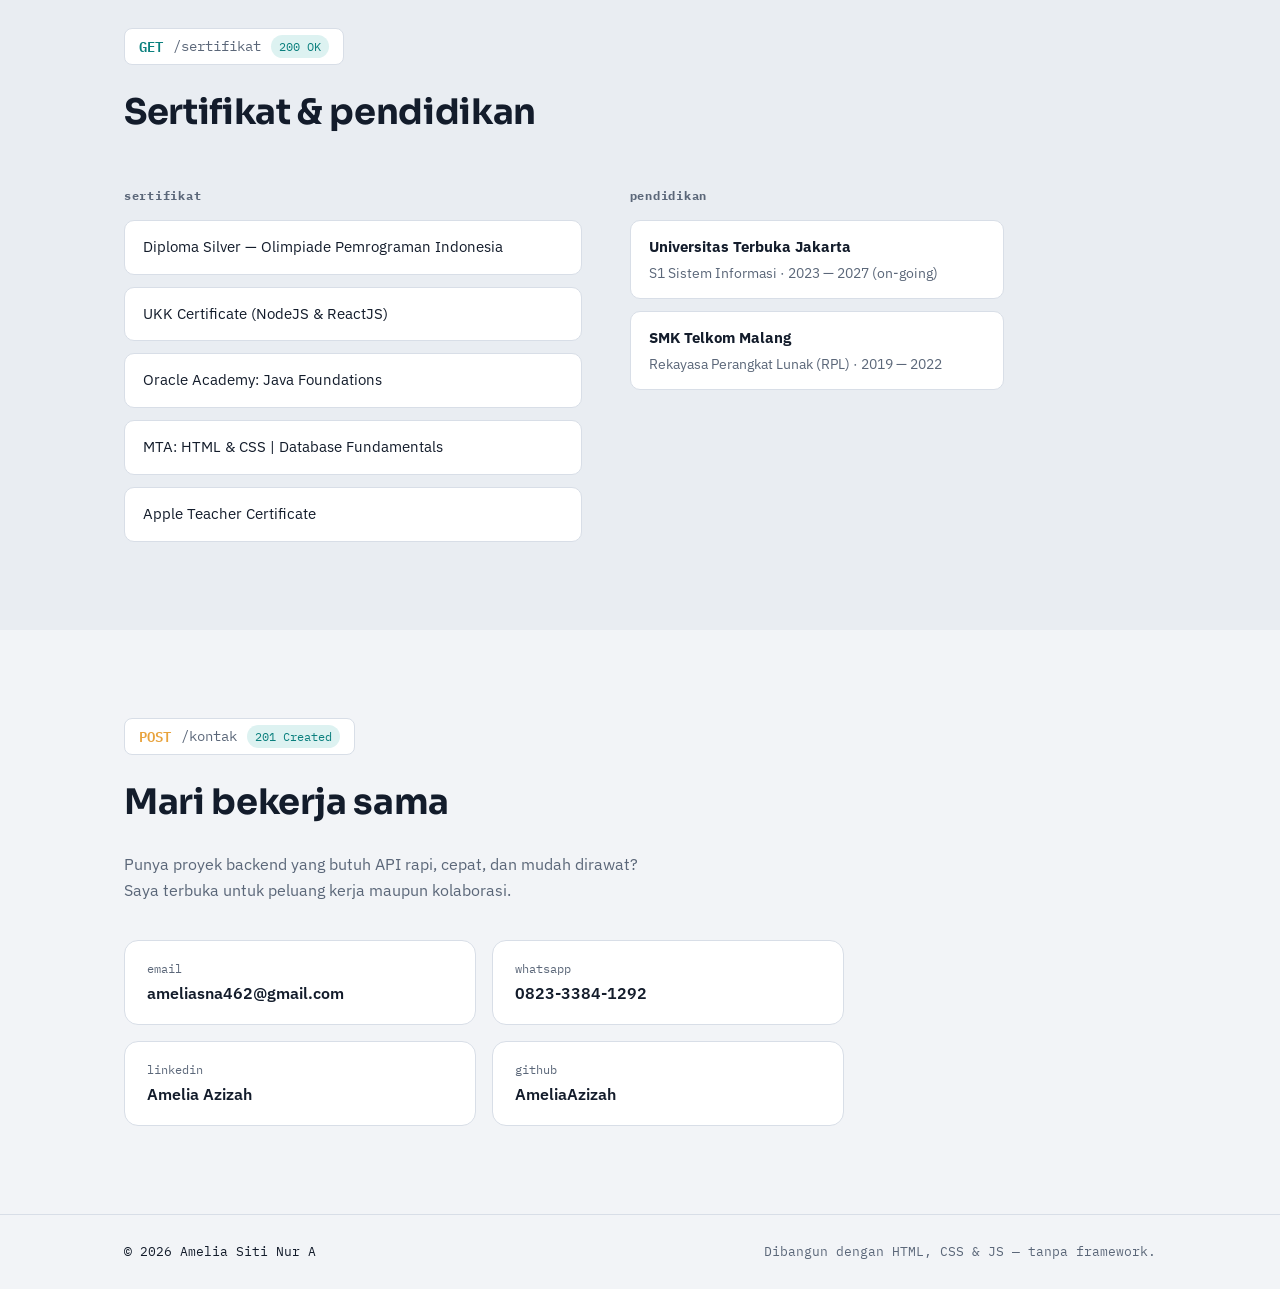
==== commit 67748681: "add meta" ====
--- a/index.html
+++ b/index.html
@@ -5,6 +5,12 @@
   <meta name="viewport" content="width=device-width, initial-scale=1.0" />
   <title>Amelia Siti Nur A — Backend Developer | Node.js Specialist</title>
   <meta name="description" content="Portfolio Amelia Siti Nur A, Backend Developer & Node.js Specialist. Berpengalaman membangun REST API dengan NestJS, ExpressJS, dan berbagai database untuk aplikasi performa tinggi." />
+  <link rel="canonical" href="https://ameliaazizah.netlify.app/" />
+  <meta property="og:type" content="website" />
+  <meta property="og:title" content="Amelia Siti Nur A — Backend Developer | Node.js Specialist" />
+  <meta property="og:description" content="Backend Developer & Node.js Specialist. Membangun REST API yang scalable dengan NestJS, ExpressJS, MySQL, PostgreSQL, dan MsSQL." />
+  <meta property="og:url" content="https://ameliaazizah.netlify.app/" />
+  <meta property="og:image" content="https://ameliaazizah.netlify.app/assets/foto.jpeg" />
   <link rel="preconnect" href="https://fonts.googleapis.com" />
   <link rel="preconnect" href="https://fonts.gstatic.com" crossorigin />
   <link href="https://fonts.googleapis.com/css2?family=Sora:wght@600;700;800&family=IBM+Plex+Sans:wght@400;500;600&family=IBM+Plex+Mono:wght@400;500;600&display=swap" rel="stylesheet" />
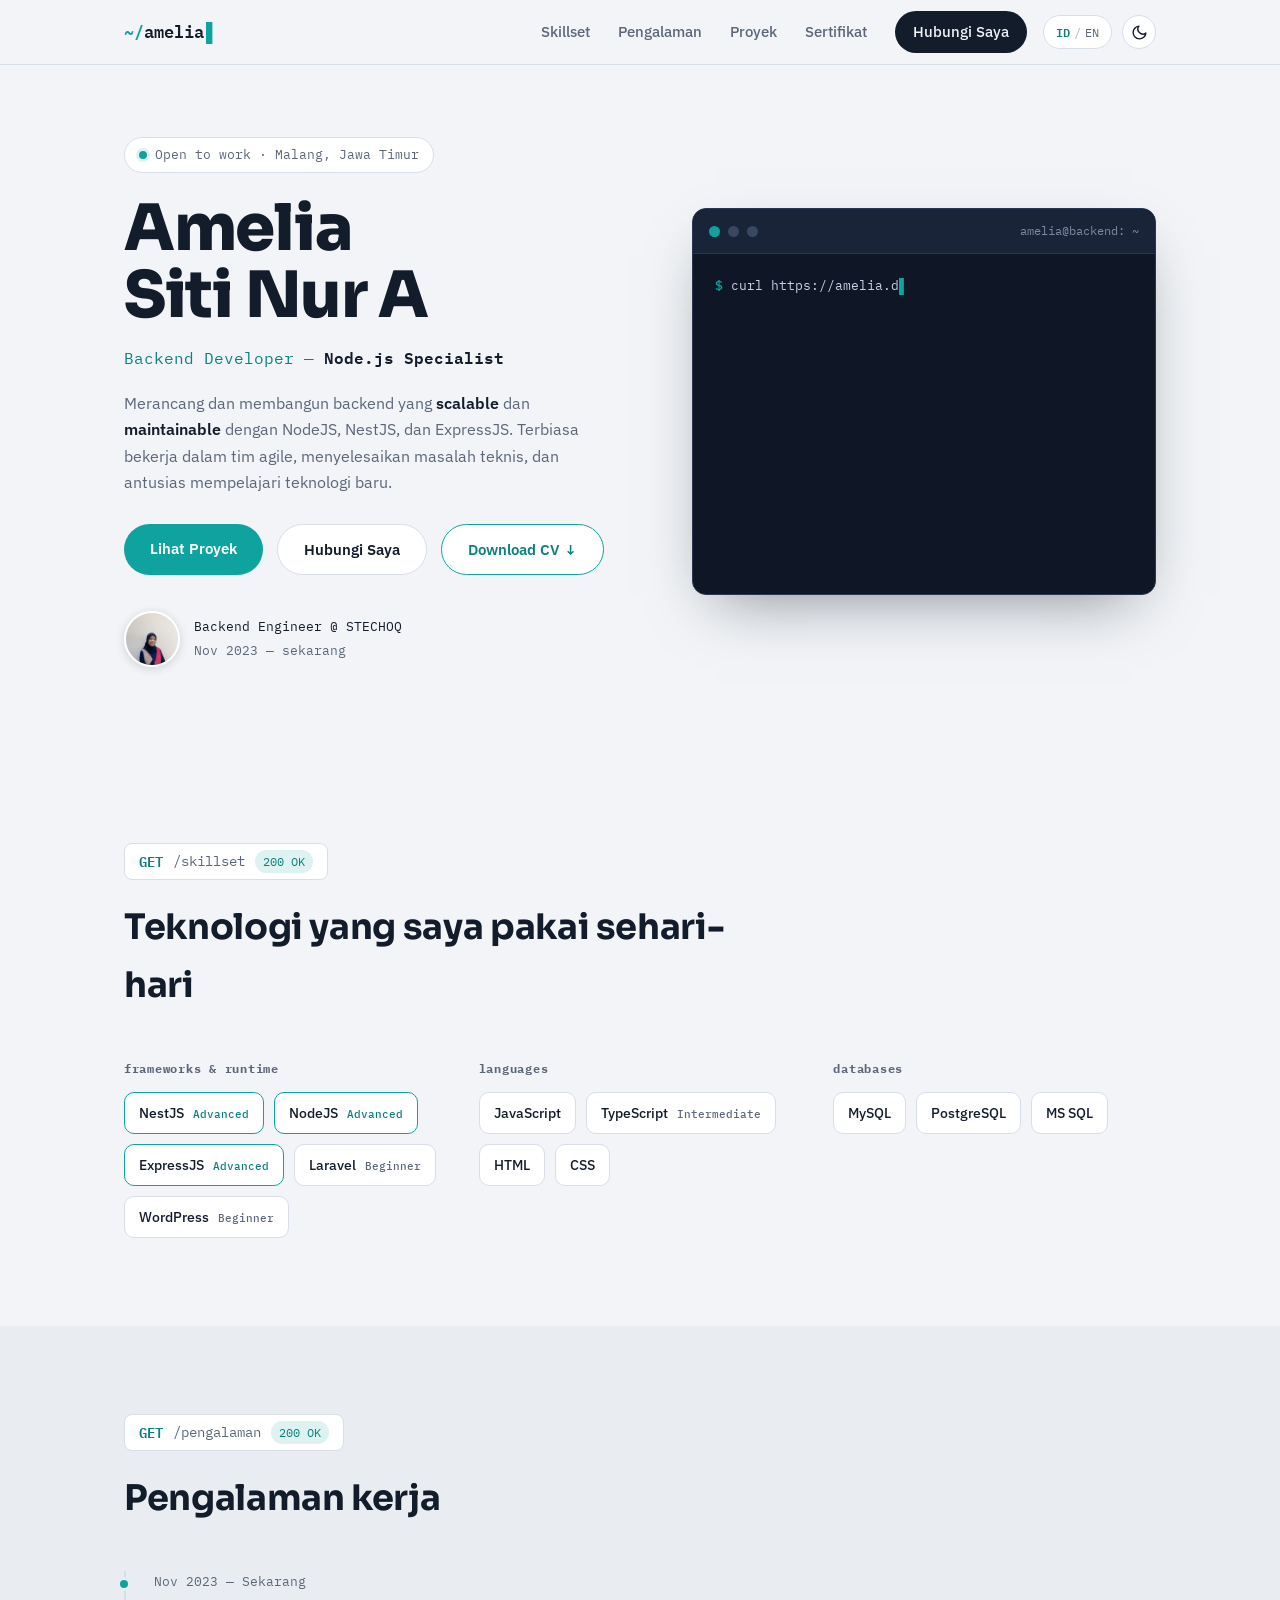
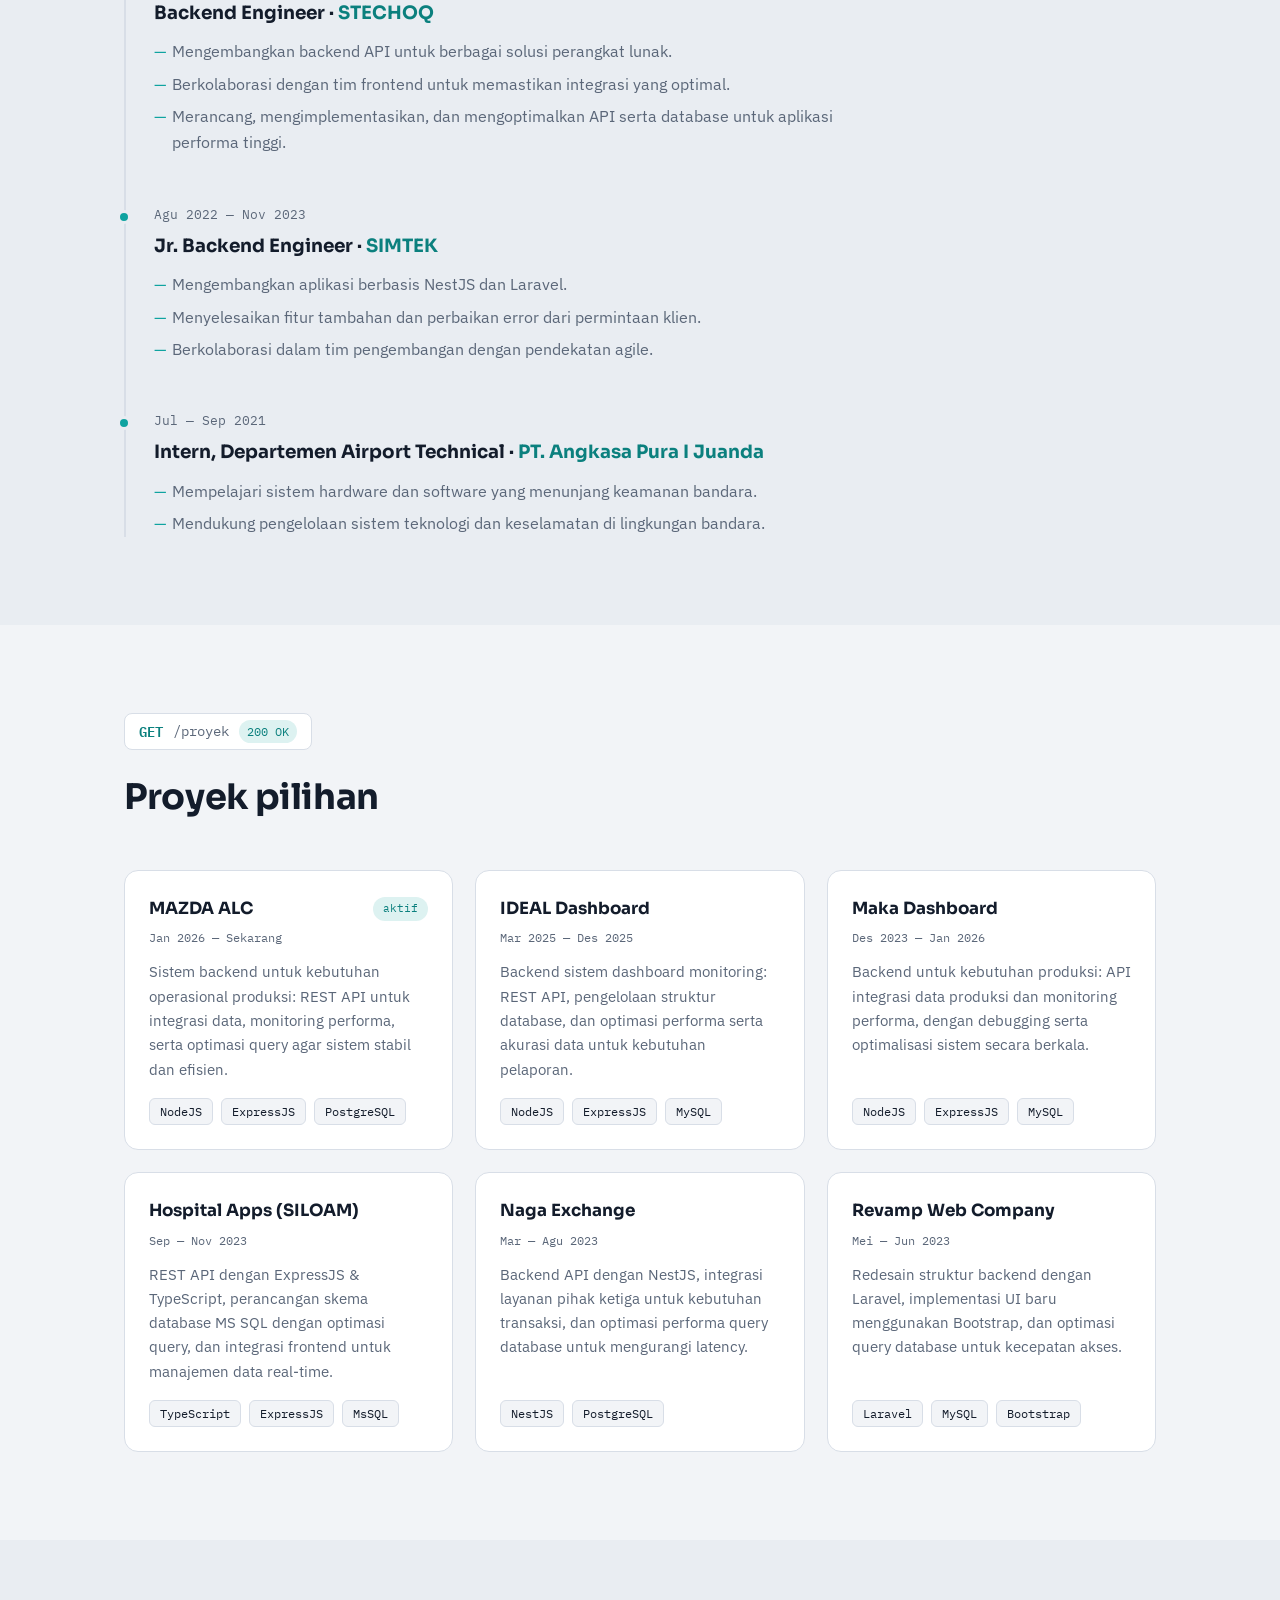
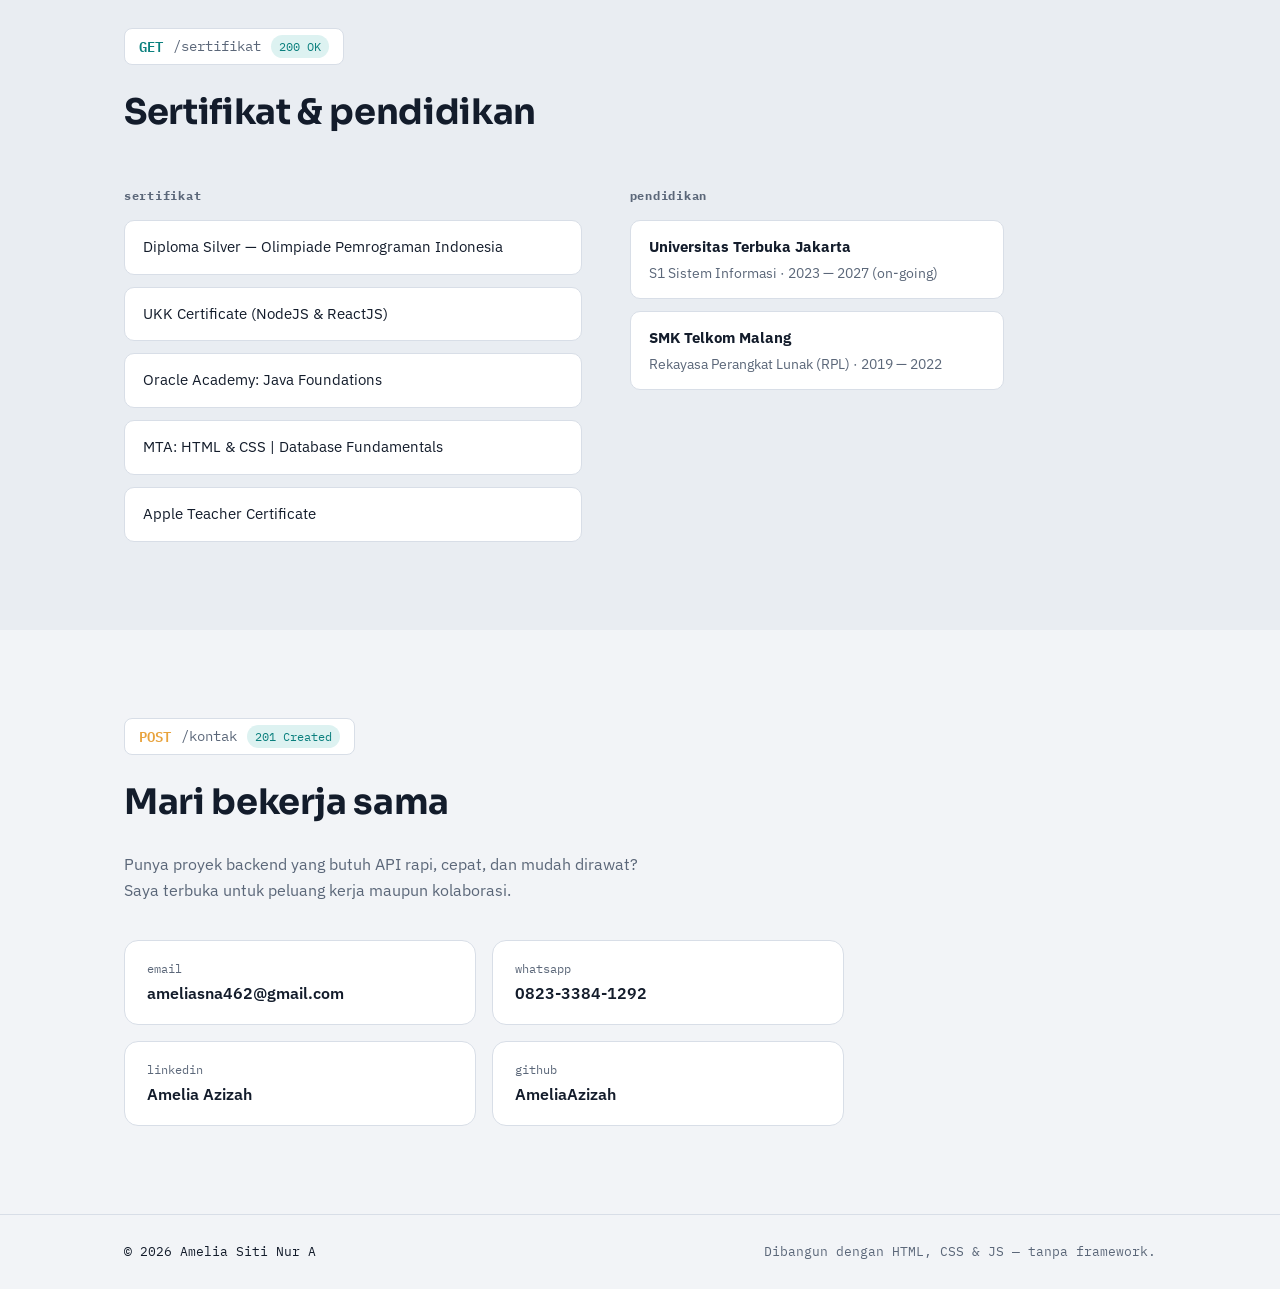
==== commit 26f2502f: "add logo and cv" ====
--- a/index.html
+++ b/index.html
@@ -1,19 +1,28 @@
 <!DOCTYPE html>
 <html lang="id">
+
 <head>
   <meta charset="UTF-8" />
   <meta name="viewport" content="width=device-width, initial-scale=1.0" />
   <title>Amelia Siti Nur A — Backend Developer | Node.js Specialist</title>
-  <meta name="description" content="Portfolio Amelia Siti Nur A, Backend Developer & Node.js Specialist. Berpengalaman membangun REST API dengan NestJS, ExpressJS, dan berbagai database untuk aplikasi performa tinggi." />
+  <meta name="description"
+    content="Portfolio Amelia Siti Nur A, Backend Developer & Node.js Specialist. Berpengalaman membangun REST API dengan NestJS, ExpressJS, dan berbagai database untuk aplikasi performa tinggi." />
   <link rel="canonical" href="https://ameliaazizah.netlify.app/" />
   <meta property="og:type" content="website" />
   <meta property="og:title" content="Amelia Siti Nur A — Backend Developer | Node.js Specialist" />
-  <meta property="og:description" content="Backend Developer & Node.js Specialist. Membangun REST API yang scalable dengan NestJS, ExpressJS, MySQL, PostgreSQL, dan MsSQL." />
+  <meta property="og:description"
+    content="Backend Developer & Node.js Specialist. Membangun REST API yang scalable dengan NestJS, ExpressJS, MySQL, PostgreSQL, dan MsSQL." />
   <meta property="og:url" content="https://ameliaazizah.netlify.app/" />
   <meta property="og:image" content="https://ameliaazizah.netlify.app/assets/foto.jpeg" />
   <link rel="preconnect" href="https://fonts.googleapis.com" />
   <link rel="preconnect" href="https://fonts.gstatic.com" crossorigin />
-  <link href="https://fonts.googleapis.com/css2?family=Sora:wght@600;700;800&family=IBM+Plex+Sans:wght@400;500;600&family=IBM+Plex+Mono:wght@400;500;600&display=swap" rel="stylesheet" />
+  <link
+    href="https://fonts.googleapis.com/css2?family=Sora:wght@600;700;800&family=IBM+Plex+Sans:wght@400;500;600&family=IBM+Plex+Mono:wght@400;500;600&display=swap"
+    rel="stylesheet" />
+  <link rel="icon" href="assets/favicon.ico" sizes="48x48" />
+  <link rel="icon" href="assets/favicon-32.png" type="image/png" sizes="32x32" />
+  <link rel="icon" href="assets/favicon-192.png" type="image/png" sizes="192x192" />
+  <link rel="apple-touch-icon" href="assets/apple-touch-icon.png" />
   <link rel="stylesheet" href="style.css" />
   <script>
     // Terapkan tema sebelum halaman dirender agar tidak "flash"
@@ -25,12 +34,13 @@
     })();
   </script>
 </head>
+
 <body>
 
   <!-- ===== NAVBAR ===== -->
   <header class="nav">
     <div class="container nav__inner">
-      <a href="#" class="nav__brand"><span class="nav__prompt">~/</span>amelia</a>
+      <a href="#" class="nav__brand"><span class="nav__prompt">~/</span>amelia<span class="nav__cursor">▋</span></a>
 
       <nav class="nav__links" id="navLinks">
         <a href="#skillset">Skillset</a>
@@ -42,11 +52,20 @@
 
       <div class="nav__controls">
         <button class="lang-toggle mono" id="langToggle" aria-label="Ganti bahasa">
-          <span data-lang-opt="id" class="active">ID</span><span class="lang-sep">/</span><span data-lang-opt="en">EN</span>
+          <span data-lang-opt="id" class="active">ID</span><span class="lang-sep">/</span><span
+            data-lang-opt="en">EN</span>
         </button>
         <button class="theme-toggle" id="themeToggle" aria-label="Ganti tema terang/gelap">
-          <svg class="icon-sun" width="17" height="17" viewBox="0 0 24 24" fill="none" stroke="currentColor" stroke-width="2" stroke-linecap="round"><circle cx="12" cy="12" r="4"/><path d="M12 2v2M12 20v2M4.9 4.9l1.4 1.4M17.7 17.7l1.4 1.4M2 12h2M20 12h2M4.9 19.1l1.4-1.4M17.7 6.3l1.4-1.4"/></svg>
-          <svg class="icon-moon" width="17" height="17" viewBox="0 0 24 24" fill="none" stroke="currentColor" stroke-width="2" stroke-linecap="round" stroke-linejoin="round"><path d="M21 12.8A9 9 0 1 1 11.2 3a7 7 0 0 0 9.8 9.8z"/></svg>
+          <svg class="icon-sun" width="17" height="17" viewBox="0 0 24 24" fill="none" stroke="currentColor"
+            stroke-width="2" stroke-linecap="round">
+            <circle cx="12" cy="12" r="4" />
+            <path
+              d="M12 2v2M12 20v2M4.9 4.9l1.4 1.4M17.7 17.7l1.4 1.4M2 12h2M20 12h2M4.9 19.1l1.4-1.4M17.7 6.3l1.4-1.4" />
+          </svg>
+          <svg class="icon-moon" width="17" height="17" viewBox="0 0 24 24" fill="none" stroke="currentColor"
+            stroke-width="2" stroke-linecap="round" stroke-linejoin="round">
+            <path d="M21 12.8A9 9 0 1 1 11.2 3a7 7 0 0 0 9.8 9.8z" />
+          </svg>
         </button>
         <button class="nav__toggle" id="navToggle" aria-label="Buka menu" aria-expanded="false">
           <span></span><span></span><span></span>
@@ -60,7 +79,8 @@
     <section class="hero">
       <div class="container hero__inner">
         <div class="hero__text">
-          <p class="hero__status"><span class="dot"></span><span data-i18n="hero.status">Open to work · Malang, Jawa Timur</span></p>
+          <p class="hero__status"><span class="dot"></span><span data-i18n="hero.status">Open to work · Malang, Jawa
+              Timur</span></p>
           <h1 class="hero__title">Amelia<br />Siti Nur A</h1>
           <p class="hero__role" data-i18n="hero.role">Backend Developer — <em>Node.js Specialist</em></p>
           <p class="hero__desc" data-i18n="hero.desc">
@@ -72,6 +92,8 @@
           <div class="hero__actions">
             <a href="#proyek" class="btn btn--primary" data-i18n="hero.cta1">Lihat Proyek</a>
             <a href="#kontak" class="btn btn--ghost" data-i18n="hero.cta2">Hubungi Saya</a>
+            <a href="CV_Amelia_Azizah.pdf" download class="btn btn--ghost btn--cv">Download CV <span
+                class="cv-arrow">↓</span></a>
           </div>
           <div class="hero__profile">
             <img src="assets/foto.jpeg" alt="Foto Amelia Siti Nur A" class="hero__photo" />
@@ -90,7 +112,8 @@
             <span class="terminal__dot"></span>
             <span class="terminal__title mono">amelia@backend: ~</span>
           </div>
-          <pre class="terminal__body mono" id="terminalBody"><span class="t-prompt">$</span> <span id="typedCmd"></span><span class="cursor" id="cursor">▋</span><code id="jsonOut"></code></pre>
+          <pre class="terminal__body mono"
+            id="terminalBody"><span class="t-prompt">$</span> <span id="typedCmd"></span><span class="cursor" id="cursor">▋</span><code id="jsonOut"></code></pre>
         </div>
       </div>
     </section>
@@ -98,7 +121,8 @@
     <!-- ===== SKILLSET ===== -->
     <section class="section" id="skillset">
       <div class="container">
-        <p class="endpoint mono reveal"><span class="method">GET</span> /skillset <span class="status-chip">200 OK</span></p>
+        <p class="endpoint mono reveal"><span class="method">GET</span> /skillset <span class="status-chip">200
+            OK</span></p>
         <h2 class="section__title reveal" data-i18n="skills.title">Teknologi yang saya pakai sehari-hari</h2>
         <div class="skills reveal">
           <div class="skills__group">
@@ -135,7 +159,8 @@
     <!-- ===== PENGALAMAN ===== -->
     <section class="section section--alt" id="pengalaman">
       <div class="container">
-        <p class="endpoint mono reveal"><span class="method">GET</span> <span data-i18n="exp.endpoint">/pengalaman</span> <span class="status-chip">200 OK</span></p>
+        <p class="endpoint mono reveal"><span class="method">GET</span> <span
+            data-i18n="exp.endpoint">/pengalaman</span> <span class="status-chip">200 OK</span></p>
         <h2 class="section__title reveal" data-i18n="exp.title">Pengalaman kerja</h2>
 
         <div class="timeline">
@@ -146,7 +171,8 @@
             <ul class="timeline__points" data-i18n="exp.1.points">
               <li>Mengembangkan backend API untuk berbagai solusi perangkat lunak.</li>
               <li>Berkolaborasi dengan tim frontend untuk memastikan integrasi yang optimal.</li>
-              <li>Merancang, mengimplementasikan, dan mengoptimalkan API serta database untuk aplikasi performa tinggi.</li>
+              <li>Merancang, mengimplementasikan, dan mengoptimalkan API serta database untuk aplikasi performa tinggi.
+              </li>
             </ul>
           </article>
 
@@ -164,7 +190,8 @@
           <article class="timeline__item reveal">
             <div class="timeline__marker"></div>
             <p class="timeline__date mono">Jul — Sep 2021</p>
-            <h3 class="timeline__role" data-i18n="exp.3.role">Intern, Departemen Airport Technical · <span>PT. Angkasa Pura I Juanda</span></h3>
+            <h3 class="timeline__role" data-i18n="exp.3.role">Intern, Departemen Airport Technical · <span>PT. Angkasa
+                Pura I Juanda</span></h3>
             <ul class="timeline__points" data-i18n="exp.3.points">
               <li>Mempelajari sistem hardware dan software yang menunjang keamanan bandara.</li>
               <li>Mendukung pengelolaan sistem teknologi dan keselamatan di lingkungan bandara.</li>
@@ -177,7 +204,9 @@
     <!-- ===== PROYEK ===== -->
     <section class="section" id="proyek">
       <div class="container">
-        <p class="endpoint mono reveal"><span class="method">GET</span> <span data-i18n="proj.endpoint">/proyek</span> <span class="status-chip">200 OK</span></p>
+        <p class="endpoint mono reveal"><span class="method">GET</span> <span data-i18n="proj.endpoint">/proyek</span>
+          <span class="status-chip">200 OK</span>
+        </p>
         <h2 class="section__title reveal" data-i18n="proj.title">Proyek pilihan</h2>
 
         <div class="projects">
@@ -187,8 +216,13 @@
               <span class="badge badge--live mono" data-i18n="proj.badge">aktif</span>
             </div>
             <p class="card__date mono" data-i18n="proj.1.date">Jan 2026 — Sekarang</p>
-            <p class="card__desc" data-i18n="proj.1.desc">Sistem backend untuk kebutuhan operasional produksi: REST API untuk integrasi data, monitoring performa, serta optimasi query agar sistem stabil dan efisien.</p>
-            <ul class="tags mono"><li>NodeJS</li><li>ExpressJS</li><li>PostgreSQL</li></ul>
+            <p class="card__desc" data-i18n="proj.1.desc">Sistem backend untuk kebutuhan operasional produksi: REST API
+              untuk integrasi data, monitoring performa, serta optimasi query agar sistem stabil dan efisien.</p>
+            <ul class="tags mono">
+              <li>NodeJS</li>
+              <li>ExpressJS</li>
+              <li>PostgreSQL</li>
+            </ul>
           </article>
 
           <article class="card reveal">
@@ -196,8 +230,13 @@
               <h3>IDEAL Dashboard</h3>
             </div>
             <p class="card__date mono" data-i18n="proj.2.date">Mar 2025 — Des 2025</p>
-            <p class="card__desc" data-i18n="proj.2.desc">Backend sistem dashboard monitoring: REST API, pengelolaan struktur database, dan optimasi performa serta akurasi data untuk kebutuhan pelaporan.</p>
-            <ul class="tags mono"><li>NodeJS</li><li>ExpressJS</li><li>MySQL</li></ul>
+            <p class="card__desc" data-i18n="proj.2.desc">Backend sistem dashboard monitoring: REST API, pengelolaan
+              struktur database, dan optimasi performa serta akurasi data untuk kebutuhan pelaporan.</p>
+            <ul class="tags mono">
+              <li>NodeJS</li>
+              <li>ExpressJS</li>
+              <li>MySQL</li>
+            </ul>
           </article>
 
           <article class="card reveal">
@@ -205,8 +244,13 @@
               <h3>Maka Dashboard</h3>
             </div>
             <p class="card__date mono" data-i18n="proj.3.date">Des 2023 — Jan 2026</p>
-            <p class="card__desc" data-i18n="proj.3.desc">Backend untuk kebutuhan produksi: API integrasi data produksi dan monitoring performa, dengan debugging serta optimalisasi sistem secara berkala.</p>
-            <ul class="tags mono"><li>NodeJS</li><li>ExpressJS</li><li>MySQL</li></ul>
+            <p class="card__desc" data-i18n="proj.3.desc">Backend untuk kebutuhan produksi: API integrasi data produksi
+              dan monitoring performa, dengan debugging serta optimalisasi sistem secara berkala.</p>
+            <ul class="tags mono">
+              <li>NodeJS</li>
+              <li>ExpressJS</li>
+              <li>MySQL</li>
+            </ul>
           </article>
 
           <article class="card reveal">
@@ -214,8 +258,13 @@
               <h3>Hospital Apps (SILOAM)</h3>
             </div>
             <p class="card__date mono">Sep — Nov 2023</p>
-            <p class="card__desc" data-i18n="proj.4.desc">REST API dengan ExpressJS &amp; TypeScript, perancangan skema database MS SQL dengan optimasi query, dan integrasi frontend untuk manajemen data real-time.</p>
-            <ul class="tags mono"><li>TypeScript</li><li>ExpressJS</li><li>MsSQL</li></ul>
+            <p class="card__desc" data-i18n="proj.4.desc">REST API dengan ExpressJS &amp; TypeScript, perancangan skema
+              database MS SQL dengan optimasi query, dan integrasi frontend untuk manajemen data real-time.</p>
+            <ul class="tags mono">
+              <li>TypeScript</li>
+              <li>ExpressJS</li>
+              <li>MsSQL</li>
+            </ul>
           </article>
 
           <article class="card reveal">
@@ -223,8 +272,12 @@
               <h3>Naga Exchange</h3>
             </div>
             <p class="card__date mono" data-i18n="proj.5.date">Mar — Agu 2023</p>
-            <p class="card__desc" data-i18n="proj.5.desc">Backend API dengan NestJS, integrasi layanan pihak ketiga untuk kebutuhan transaksi, dan optimasi performa query database untuk mengurangi latency.</p>
-            <ul class="tags mono"><li>NestJS</li><li>PostgreSQL</li></ul>
+            <p class="card__desc" data-i18n="proj.5.desc">Backend API dengan NestJS, integrasi layanan pihak ketiga
+              untuk kebutuhan transaksi, dan optimasi performa query database untuk mengurangi latency.</p>
+            <ul class="tags mono">
+              <li>NestJS</li>
+              <li>PostgreSQL</li>
+            </ul>
           </article>
 
           <article class="card reveal">
@@ -232,8 +285,13 @@
               <h3>Revamp Web Company</h3>
             </div>
             <p class="card__date mono" data-i18n="proj.6.date">Mei — Jun 2023</p>
-            <p class="card__desc" data-i18n="proj.6.desc">Redesain struktur backend dengan Laravel, implementasi UI baru menggunakan Bootstrap, dan optimasi query database untuk kecepatan akses.</p>
-            <ul class="tags mono"><li>Laravel</li><li>MySQL</li><li>Bootstrap</li></ul>
+            <p class="card__desc" data-i18n="proj.6.desc">Redesain struktur backend dengan Laravel, implementasi UI baru
+              menggunakan Bootstrap, dan optimasi query database untuk kecepatan akses.</p>
+            <ul class="tags mono">
+              <li>Laravel</li>
+              <li>MySQL</li>
+              <li>Bootstrap</li>
+            </ul>
           </article>
         </div>
       </div>
@@ -242,7 +300,8 @@
     <!-- ===== SERTIFIKAT & PENDIDIKAN ===== -->
     <section class="section section--alt" id="sertifikat">
       <div class="container">
-        <p class="endpoint mono reveal"><span class="method">GET</span> <span data-i18n="cred.endpoint">/sertifikat</span> <span class="status-chip">200 OK</span></p>
+        <p class="endpoint mono reveal"><span class="method">GET</span> <span
+            data-i18n="cred.endpoint">/sertifikat</span> <span class="status-chip">200 OK</span></p>
         <h2 class="section__title reveal" data-i18n="cred.title">Sertifikat &amp; pendidikan</h2>
 
         <div class="creds">
@@ -276,9 +335,11 @@
     <!-- ===== KONTAK ===== -->
     <section class="section contact" id="kontak">
       <div class="container">
-        <p class="endpoint mono reveal"><span class="method method--post">POST</span> <span data-i18n="contact.endpoint">/kontak</span> <span class="status-chip">201 Created</span></p>
+        <p class="endpoint mono reveal"><span class="method method--post">POST</span> <span
+            data-i18n="contact.endpoint">/kontak</span> <span class="status-chip">201 Created</span></p>
         <h2 class="section__title reveal" data-i18n="contact.title">Mari bekerja sama</h2>
-        <p class="contact__lead reveal" data-i18n="contact.lead">Punya proyek backend yang butuh API rapi, cepat, dan mudah dirawat? Saya terbuka untuk peluang kerja maupun kolaborasi.</p>
+        <p class="contact__lead reveal" data-i18n="contact.lead">Punya proyek backend yang butuh API rapi, cepat, dan
+          mudah dirawat? Saya terbuka untuk peluang kerja maupun kolaborasi.</p>
         <div class="contact__links reveal">
           <a class="contact__item" href="mailto:ameliasna462@gmail.com">
             <span class="mono muted">email</span>
@@ -310,4 +371,5 @@
 
   <script src="script.js"></script>
 </body>
-</html>
+
+</html>
--- a/style.css
+++ b/style.css
@@ -98,6 +98,12 @@
   font-size: 1.05rem;
 }
 
+.nav__cursor {
+  color: var(--teal);
+  animation: blink 1s step-end infinite;
+  margin-left: 2px;
+}
+
 .nav__prompt { color: var(--teal); }
 
 .nav__links {
@@ -277,6 +283,11 @@
 
 .btn--ghost { border: 1.5px solid var(--line); background: var(--surface); }
 .btn--ghost:hover { border-color: var(--ink); }
+
+.btn--cv { border-color: var(--teal); color: var(--teal-strong); }
+.btn--cv:hover { border-color: var(--teal-strong); }
+.cv-arrow { display: inline-block; transition: transform 0.2s ease; }
+.btn--cv:hover .cv-arrow { transform: translateY(3px); }
 
 .hero__profile {
   display: flex;
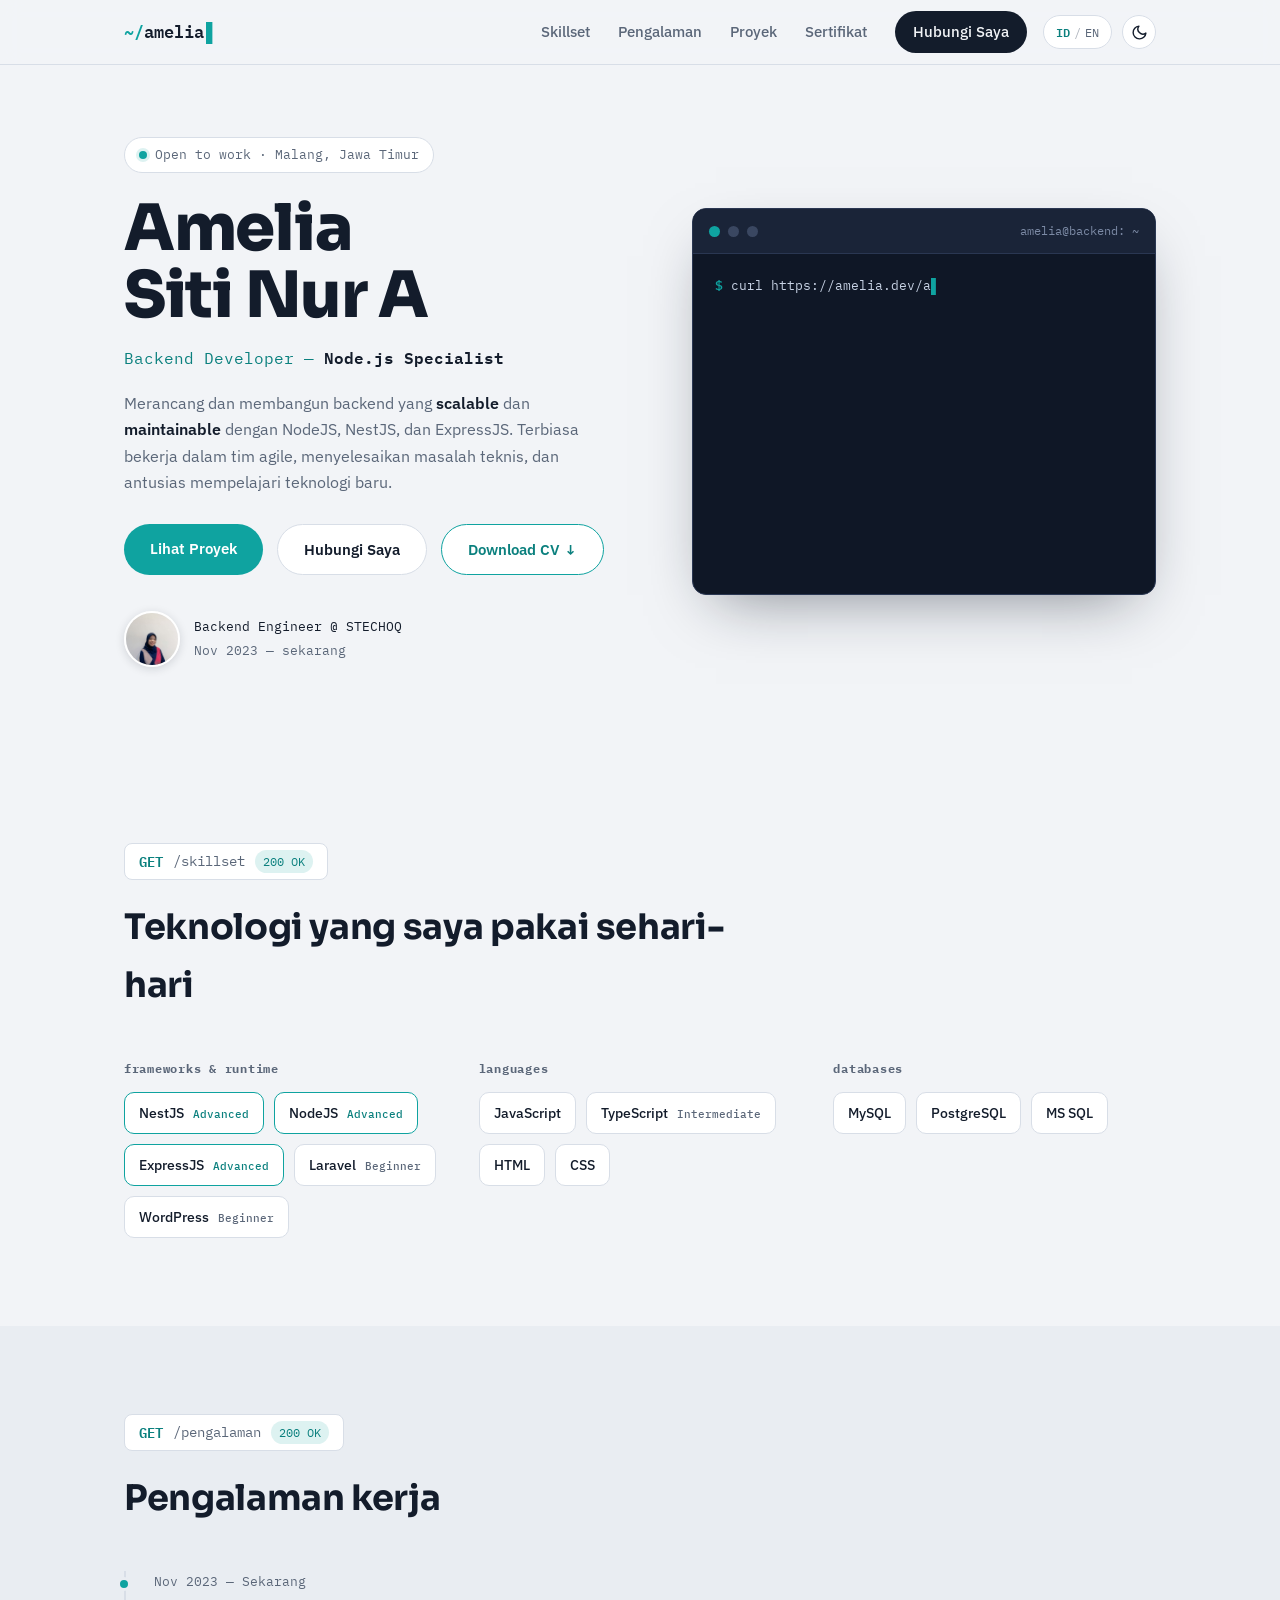
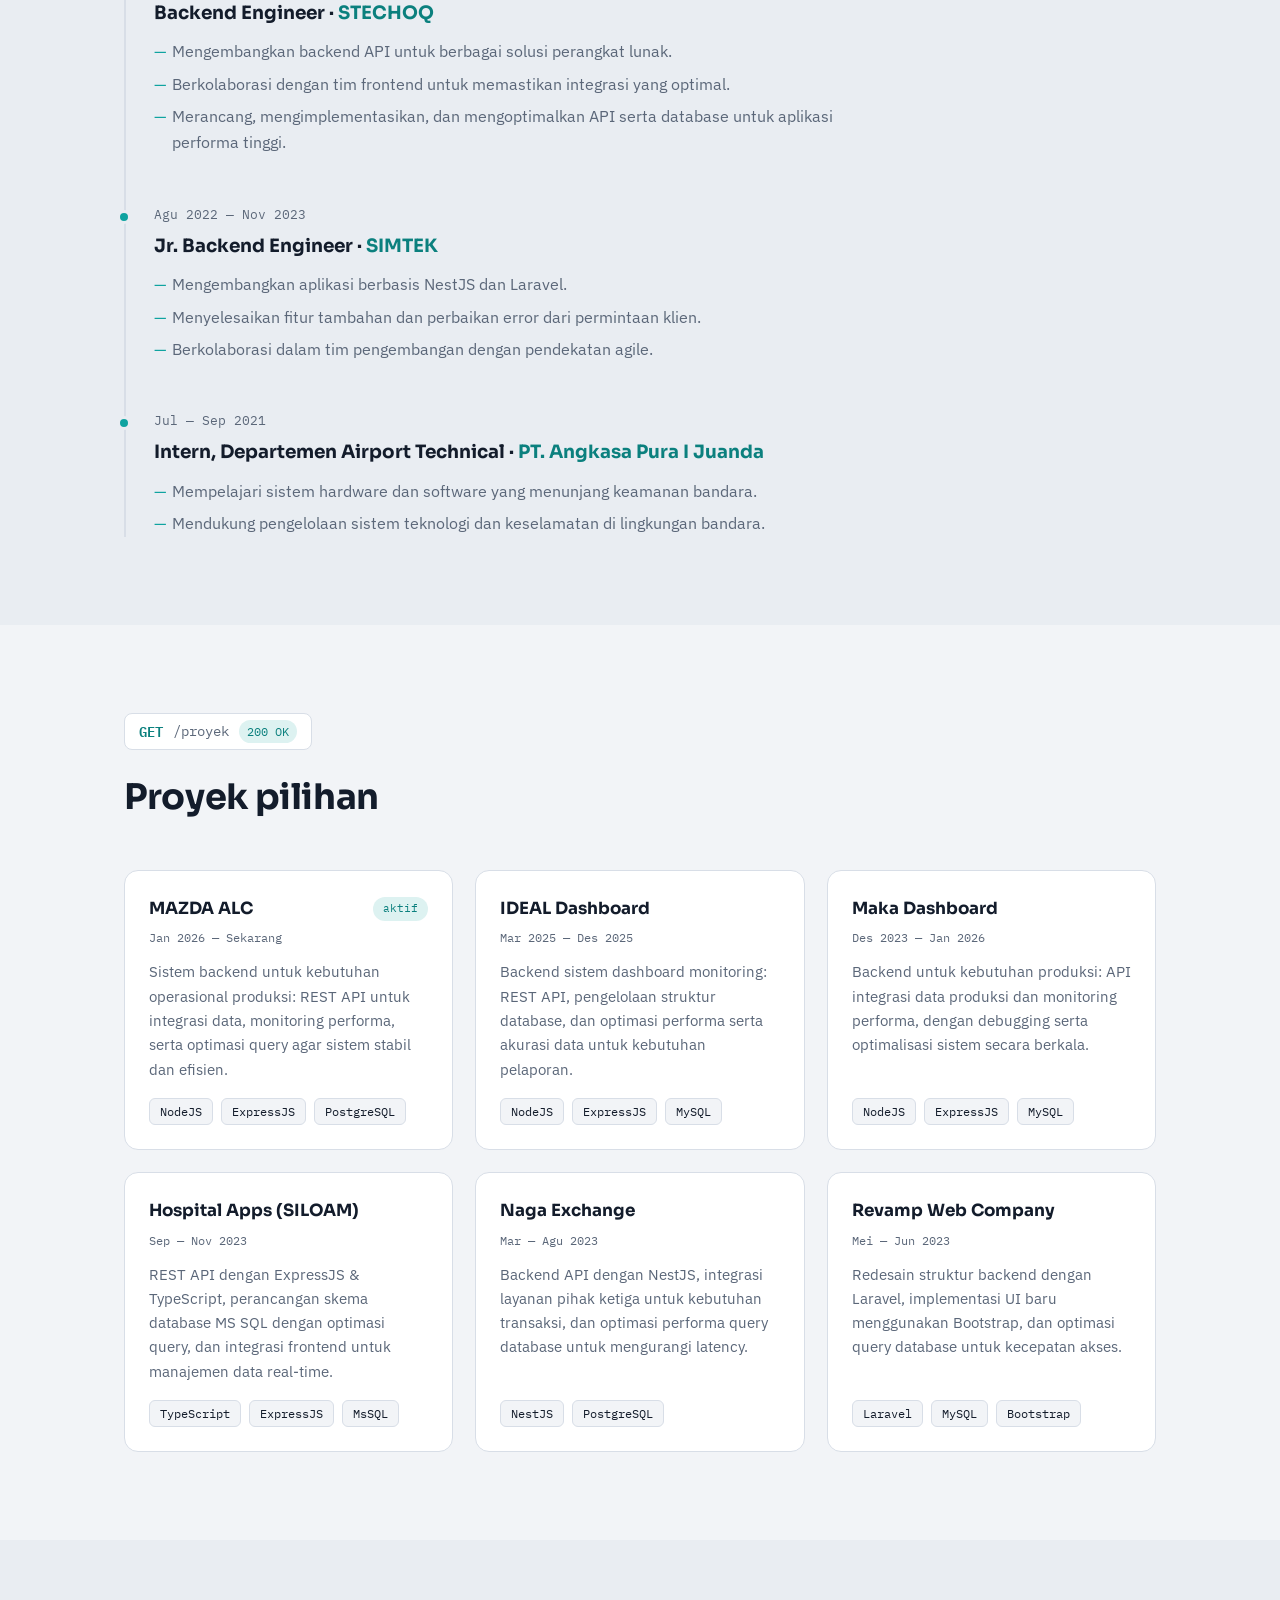
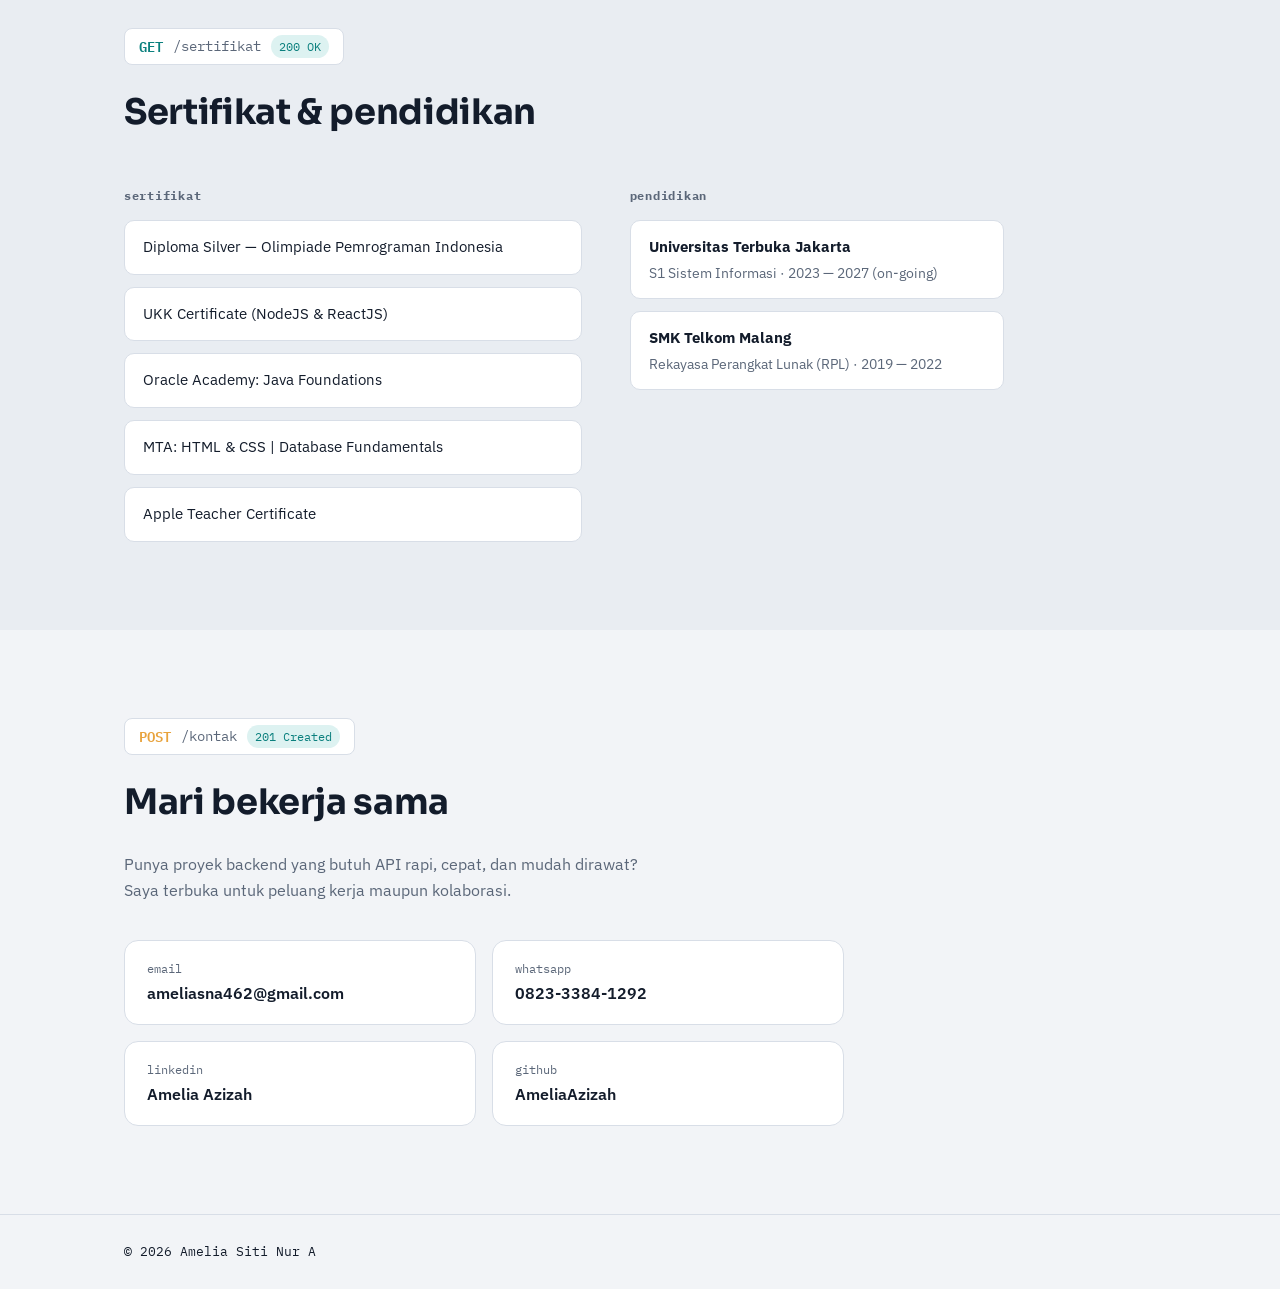
==== commit b29938ab: "comment text dibangun" ====
--- a/index.html
+++ b/index.html
@@ -365,7 +365,7 @@
   <footer class="footer">
     <div class="container footer__inner">
       <span class="mono">© <span id="year"></span> Amelia Siti Nur A</span>
-      <span class="mono muted" data-i18n="footer.note">Dibangun dengan HTML, CSS &amp; JS — tanpa framework.</span>
+      <!-- <span class="mono muted" data-i18n="footer.note">Dibangun dengan HTML, CSS &amp; JS — tanpa framework.</span> -->
     </div>
   </footer>
 
